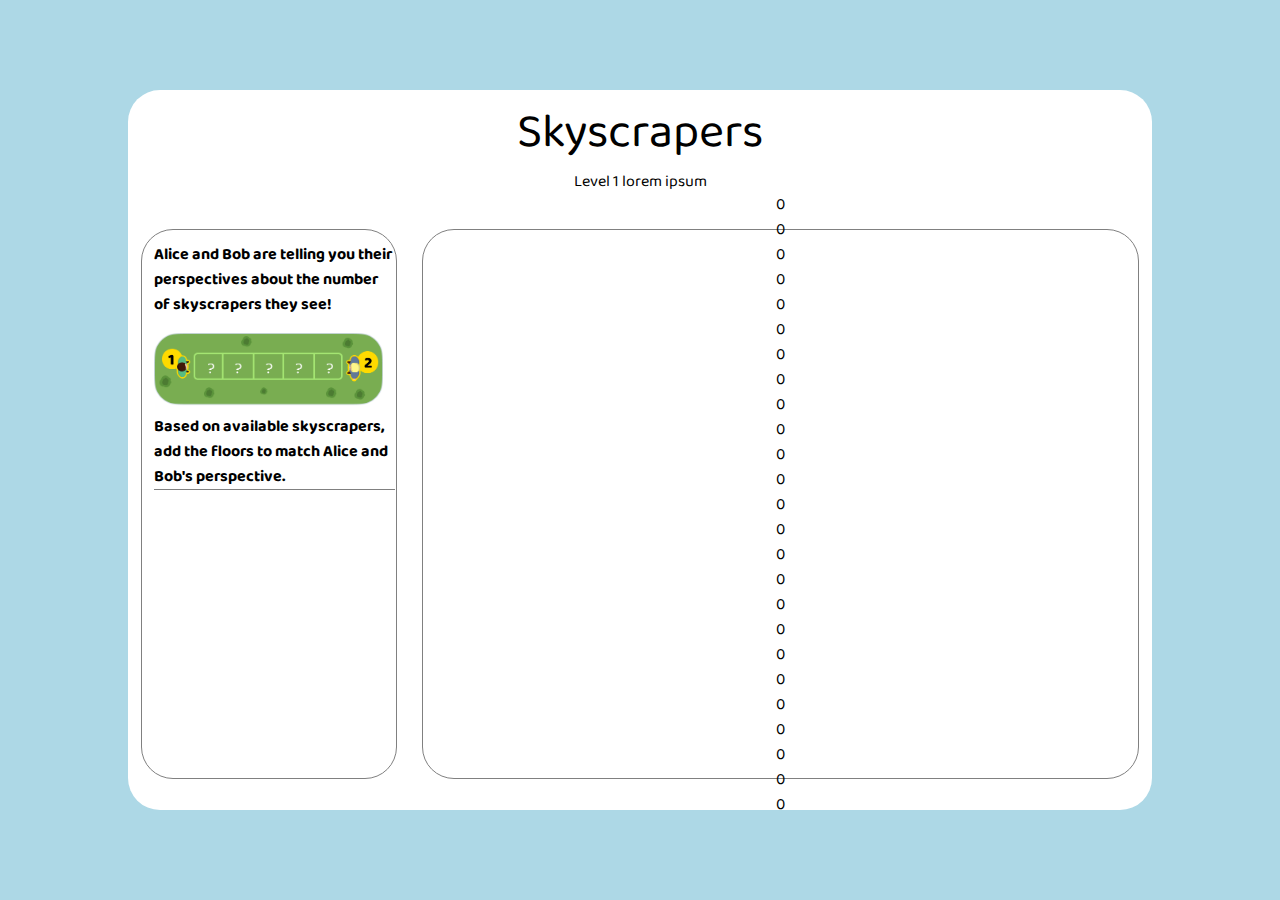
==== index.html @ d2a6b97d "First Commit." ====
<!DOCTYPE html>
<html lang="en">

<head>
    <meta charset="UTF-8">
    <meta name="viewport" content="width=device-width, initial-scale=1.0">
    <link rel="stylesheet" href="style.css">
    <link rel="preconnect" href="https://fonts.googleapis.com">
    <link rel="preconnect" href="https://fonts.gstatic.com" crossorigin>
    <link href="https://fonts.googleapis.com/css2?family=Baloo+Thambi+2:wght@400..800&display=swap" rel="stylesheet">
    <script type="importmap">
        {
          "imports": {
            "three": "https://cdnjs.cloudflare.com/ajax/libs/three.js/0.168.0/three.module.min.js",
            "three/addons/": "https://cdn.jsdelivr.net/npm/three@0.168.0/examples/jsm/"
          }
        }
      </script>

      <!-- <script type="module" src="https://cdnjs.cloudflare.com/ajax/libs/three.js/0.168.0/three.module.min.js" integrity="sha512-OiCynVI1k8dApoPcN2adQfUFQBzuyyajjXNOT63ydHq4jvpMDEvmFPB3KuCNSzGYPkFpCslEflM0NpOby3s92Q==" crossorigin="anonymous" referrerpolicy="no-referrer"></script> -->
      <!-- <script src="https://cdnjs.cloudflare.com/ajax/libs/three.js/0.168.0/three.webgpu.min.js" integrity="sha512-w6CWknVyz5I/Nbx2+2sPfJBj+LsCS+iwPYUEvhPmyacMn5jgKvct4QGlGKEp1YzEFPJIiY1L4rvggd66th8uaQ==" crossorigin="anonymous" referrerpolicy="no-referrer"></script> -->
    <title>Skyscrapers</title>
</head>

<body>
    <div class="main-content">
        <div class="content-heading">
            <div class="title">Skyscrapers</div>
            <div class="level"> Level <span id="level-number"> 1 </span> lorem ipsum </div>
        </div>
        <div class="content-body">
            <div class="left-pane">
                <div class="top">
                    Alice and Bob are telling you their perspectives about the number of skyscrapers they see!
                    <img src="./assets/l1_instruction.png" alt="">
                    Based on available skyscrapers, add the floors to match Alice and Bob's perspective.
                </div>

            </div>
            <div class="right-pane">
                <div class="layout">

                </div>

            </div>
        </div>
    </div>
    <script src="main.js" type="module"></script>
</body>

</html>
---- style.css ----
* {
    margin: 0;
    padding: 0;
    box-sizing: border-box;
}

body {
    width: 100vw;
    height: 100vh;
    background-color: lightblue;
    display: flex;
    justify-content: center;
    align-items: center;
    font-family: "Baloo Thambi 2"
}

.main-content {
    width: 80%;
    height: 80%;
    background-color: white;
    border-radius: 2rem;
    
}

.content-heading{
    height: 15%;
    display: flex;
    flex-direction: column;
    align-items: center;
    justify-content: center;
}
.title {
    font-size: 3rem;
}

.content-body {
    height: 85%;
    display: flex;
    align-items: center;
    justify-content: space-around;
}

.left-pane {
    height: 90%;
    width: 25%;
    border: 1px solid grey;
    border-radius: 2rem;
}

.left-pane > .top {
    margin: 0.75rem;
    font-weight: bold;
    width: 95%;
    border-bottom: 1px solid grey;
}

.left-pane > .top > img {
    width: 95%;
    margin-top: 1rem;
}
.right-pane {
    height: 90%;
    width: 70%;
    border: 1px solid grey;
    border-radius: 2rem;
    display: flex;
    align-items: center;
    justify-content: space-around;

}

/* .layout {
    display: grid;
    width: 400px;
    height: 200px;
    grid-template-columns: 20% 20% 20% 20% 20% ;
    grid-template-rows: 20% 20% 20% 20% 20% ;
    gap: 1px;
    transform: rotate3d(1, 1, 1, 270deg);

}

.gridElement {
    font-size: 2rem;
    background-color: #79ad51;
    display: flex;
    align-items: center;
    justify-content: space-around;
}

.gridElement:hover {
    cursor: pointer;
} 
*/
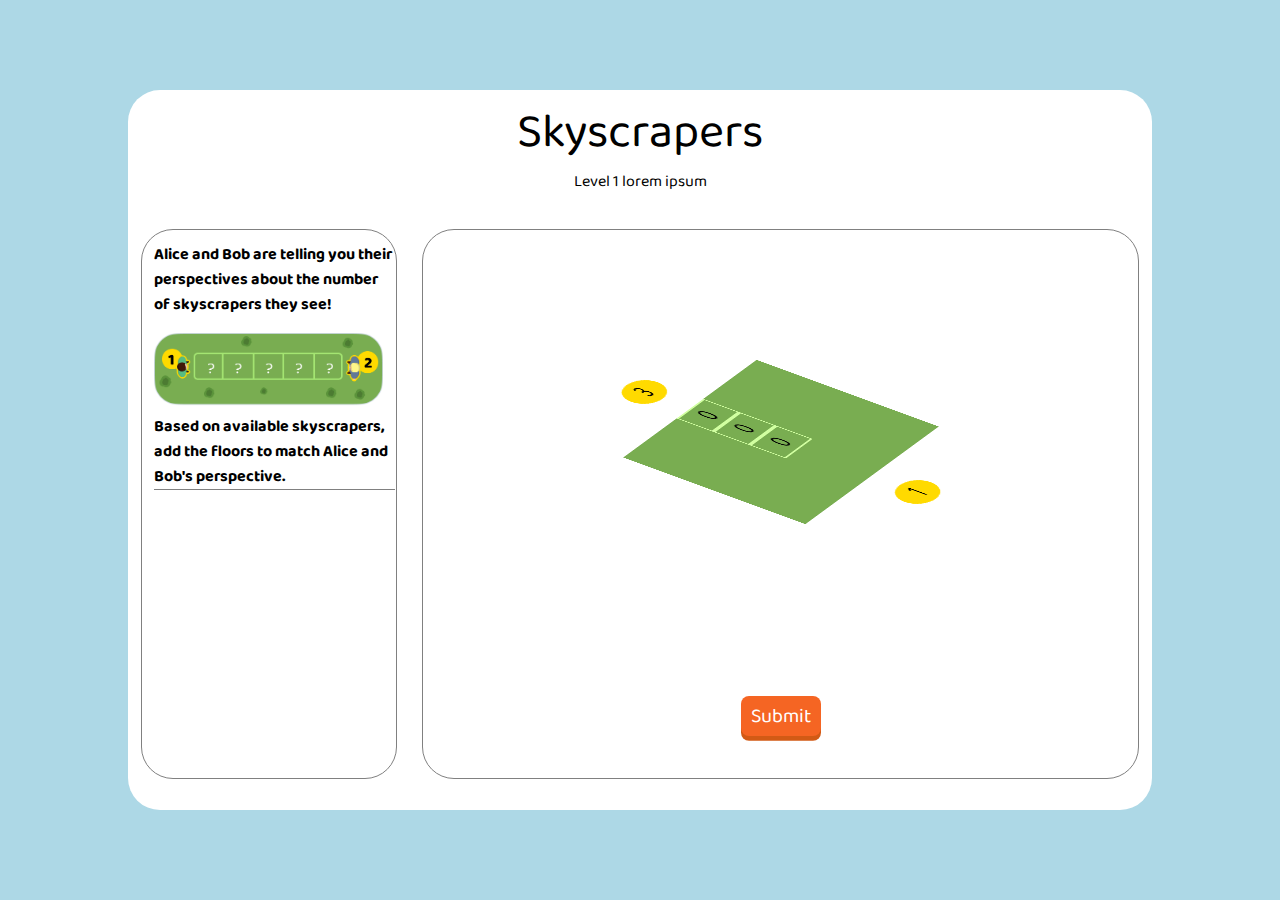
==== commit 7ef5ac73: "Headway." ====
--- a/index.html
+++ b/index.html
@@ -17,8 +17,8 @@
         }
       </script>
 
-      <!-- <script type="module" src="https://cdnjs.cloudflare.com/ajax/libs/three.js/0.168.0/three.module.min.js" integrity="sha512-OiCynVI1k8dApoPcN2adQfUFQBzuyyajjXNOT63ydHq4jvpMDEvmFPB3KuCNSzGYPkFpCslEflM0NpOby3s92Q==" crossorigin="anonymous" referrerpolicy="no-referrer"></script> -->
-      <!-- <script src="https://cdnjs.cloudflare.com/ajax/libs/three.js/0.168.0/three.webgpu.min.js" integrity="sha512-w6CWknVyz5I/Nbx2+2sPfJBj+LsCS+iwPYUEvhPmyacMn5jgKvct4QGlGKEp1YzEFPJIiY1L4rvggd66th8uaQ==" crossorigin="anonymous" referrerpolicy="no-referrer"></script> -->
+    <!-- <script type="module" src="https://cdnjs.cloudflare.com/ajax/libs/three.js/0.168.0/three.module.min.js" integrity="sha512-OiCynVI1k8dApoPcN2adQfUFQBzuyyajjXNOT63ydHq4jvpMDEvmFPB3KuCNSzGYPkFpCslEflM0NpOby3s92Q==" crossorigin="anonymous" referrerpolicy="no-referrer"></script> -->
+    <!-- <script src="https://cdnjs.cloudflare.com/ajax/libs/three.js/0.168.0/three.webgpu.min.js" integrity="sha512-w6CWknVyz5I/Nbx2+2sPfJBj+LsCS+iwPYUEvhPmyacMn5jgKvct4QGlGKEp1YzEFPJIiY1L4rvggd66th8uaQ==" crossorigin="anonymous" referrerpolicy="no-referrer"></script> -->
     <title>Skyscrapers</title>
 </head>
 
@@ -38,10 +38,15 @@
 
             </div>
             <div class="right-pane">
-                <div class="layout">
+                <div class="parent">
 
+                    <div class="circle a"></div>
+                    <div class="layout">
+
+                    </div>
+                    <div class="circle b"></div>
                 </div>
-
+                <button>Submit</button>
             </div>
         </div>
     </div>
--- a/style.css
+++ b/style.css
@@ -2,6 +2,8 @@
     margin: 0;
     padding: 0;
     box-sizing: border-box;
+    user-select: none;
+    font-family: "Baloo Thambi 2"
 }
 
 body {
@@ -64,25 +66,36 @@
     border: 1px solid grey;
     border-radius: 2rem;
     display: flex;
+    flex-direction: column;
     align-items: center;
-    justify-content: space-around;
-
+    justify-content: space-around;   
 }
 
-/* .layout {
-    display: grid;
+.parent{
+    transform: rotate3d(1, 1, 1, 270deg);
+    display: flex;
+    flex-direction: column;
+    align-items: center;
+}
+
+.layout {
     width: 400px;
     height: 200px;
-    grid-template-columns: 20% 20% 20% 20% 20% ;
+    margin: 30px;
+    /* grid-template-columns: 20% ; 20% 20% 20% 20% ; */
+    display: grid;
+    grid-template-columns: 20% ;
     grid-template-rows: 20% 20% 20% 20% 20% ;
-    gap: 1px;
-    transform: rotate3d(1, 1, 1, 270deg);
-
+    /* gap: 1px; */
+    /* transform: rotate3d(1, 1, 1, 270deg); */
+    justify-content: center;
+    background-color: #79ad51;
 }
 
 .gridElement {
+    background-color: #79ad51;
+    border: 2px solid #d1ffa1;
     font-size: 2rem;
-    background-color: #79ad51;
     display: flex;
     align-items: center;
     justify-content: space-around;
@@ -91,4 +104,28 @@
 .gridElement:hover {
     cursor: pointer;
 } 
-*/+
+
+.circle {
+    border-radius: 50%;
+    width: 80px;
+    height: 40px;
+    background-color: #ffda00;
+    font-size: 2rem;
+    display: flex;
+    align-items: center;
+    justify-content: space-around;
+    /* transform: rotate3d(1, 1, 1, 270deg); */
+}
+
+button {
+    border: none;
+    cursor: pointer;
+    font-size: 1.25rem;
+    border-radius: 0.5rem;
+    width: 5rem;
+    height: 2.5rem;
+    background-color: #f56523;
+    color: white;
+    box-shadow: 0px 0.30rem #d25a15;
+}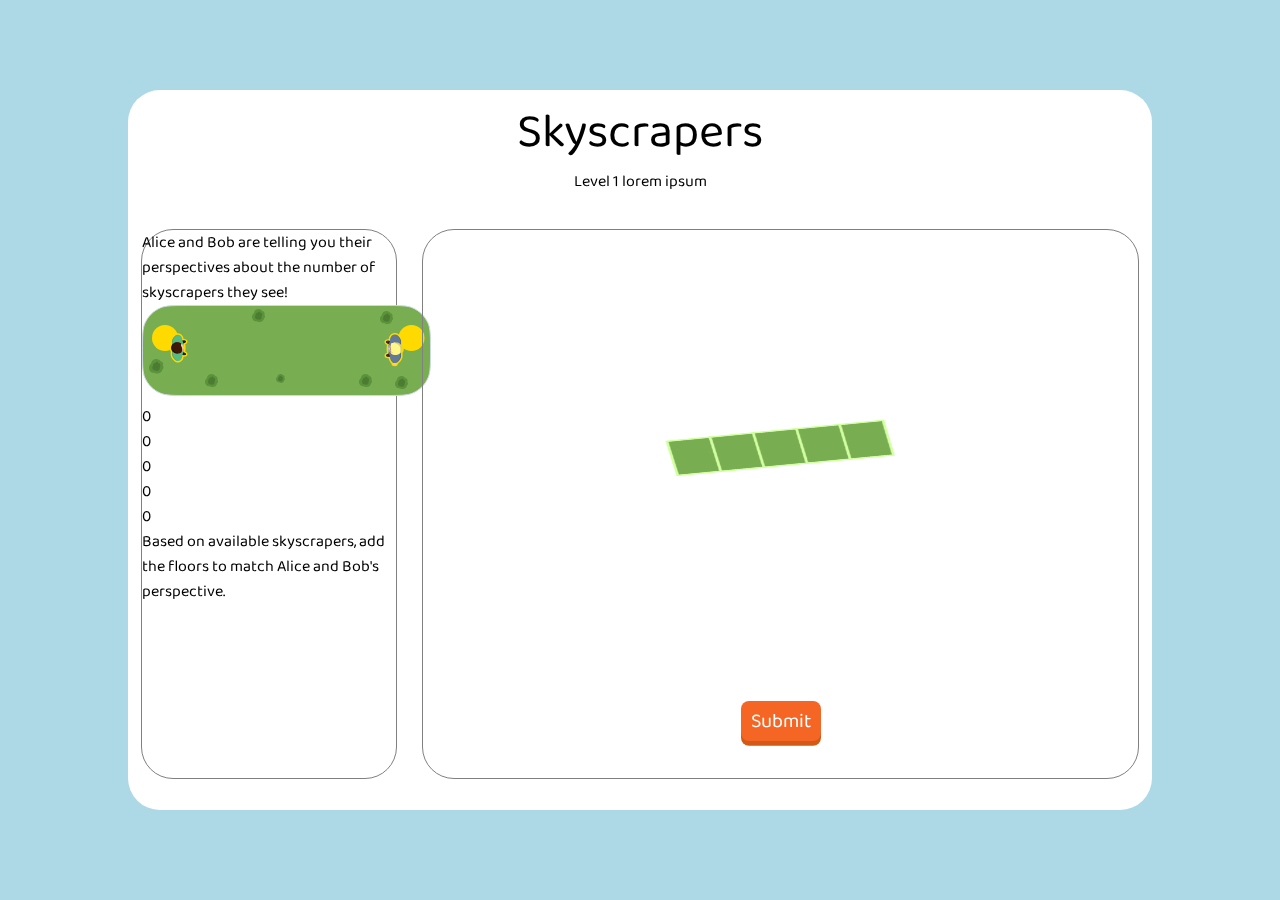
==== commit 6e5b15ec: "Added buildings to appear upon tapping. Some modifications still pending." ====
--- a/index.html
+++ b/index.html
@@ -8,17 +8,6 @@
     <link rel="preconnect" href="https://fonts.googleapis.com">
     <link rel="preconnect" href="https://fonts.gstatic.com" crossorigin>
     <link href="https://fonts.googleapis.com/css2?family=Baloo+Thambi+2:wght@400..800&display=swap" rel="stylesheet">
-    <script type="importmap">
-        {
-          "imports": {
-            "three": "https://cdnjs.cloudflare.com/ajax/libs/three.js/0.168.0/three.module.min.js",
-            "three/addons/": "https://cdn.jsdelivr.net/npm/three@0.168.0/examples/jsm/"
-          }
-        }
-      </script>
-
-    <!-- <script type="module" src="https://cdnjs.cloudflare.com/ajax/libs/three.js/0.168.0/three.module.min.js" integrity="sha512-OiCynVI1k8dApoPcN2adQfUFQBzuyyajjXNOT63ydHq4jvpMDEvmFPB3KuCNSzGYPkFpCslEflM0NpOby3s92Q==" crossorigin="anonymous" referrerpolicy="no-referrer"></script> -->
-    <!-- <script src="https://cdnjs.cloudflare.com/ajax/libs/three.js/0.168.0/three.webgpu.min.js" integrity="sha512-w6CWknVyz5I/Nbx2+2sPfJBj+LsCS+iwPYUEvhPmyacMn5jgKvct4QGlGKEp1YzEFPJIiY1L4rvggd66th8uaQ==" crossorigin="anonymous" referrerpolicy="no-referrer"></script> -->
     <title>Skyscrapers</title>
 </head>
 
@@ -30,27 +19,317 @@
         </div>
         <div class="content-body">
             <div class="left-pane">
-                <div class="top">
-                    Alice and Bob are telling you their perspectives about the number of skyscrapers they see!
-                    <img src="./assets/l1_instruction.png" alt="">
-                    Based on available skyscrapers, add the floors to match Alice and Bob's perspective.
+                <!-- <div class="top"> -->
+                Alice and Bob are telling you their perspectives about the number of skyscrapers they see!
+                <div class="top-view">
+                    <svg width="289" height="91" viewBox="0 0 289 91" fill="none" xmlns="http://www.w3.org/2000/svg">
+                        <path
+                            d="M0.5 45.5C0.5 38.269 0.500289 32.8716 0.803296 28.5725C1.10597 24.2781 1.70891 21.1173 2.89566 18.3551C5.87858 11.4121 11.4121 5.87858 18.3551 2.89566C21.1173 1.70891 24.2781 1.10597 28.5725 0.803296C32.8716 0.500289 38.269 0.5 45.5 0.5H243.5C250.731 0.5 256.128 0.500289 260.427 0.803296C264.722 1.10597 267.883 1.70891 270.645 2.89566C277.588 5.87858 283.121 11.4121 286.104 18.3551C287.291 21.1173 287.894 24.2781 288.197 28.5725C288.5 32.8716 288.5 38.269 288.5 45.5C288.5 52.731 288.5 58.1284 288.197 62.4275C287.894 66.7219 287.291 69.8827 286.104 72.6449C283.121 79.5879 277.588 85.1214 270.645 88.1043C267.883 89.2911 264.722 89.894 260.427 90.1967C256.128 90.4997 250.731 90.5 243.5 90.5H45.5C38.269 90.5 32.8716 90.4997 28.5725 90.1967C24.2781 89.894 21.1173 89.2911 18.3551 88.1043C11.4121 85.1214 5.87858 79.5879 2.89566 72.6449C1.70891 69.8827 1.10597 66.7219 0.803296 62.4275C0.500289 58.1284 0.5 52.731 0.5 45.5Z"
+                            fill="#79AD51" stroke="#CCD9E1" />
+                        <circle cx="23" cy="33" r="13" fill="#FFDA00" />
+                        <circle cx="269.5" cy="33" r="13" fill="#FFDA00" />
+                        <!-- <ellipse cx="269.5" cy="37" rx="13.5" ry="14" fill="#FFDA00"/> -->
+                        <!-- <path d="M21.1 31.08L19.1 31.7C18.9 31.5667 18.7 31.38 18.5 31.14C18.3 30.9 18.2 30.5667 18.2 30.14C18.2 29.34 18.6867 28.78 19.66 28.46L21.9 27.7H22.64C23.2133 27.7 23.6667 27.8667 24 28.2C24.3333 28.5333 24.5 28.9867 24.5 29.56V39.98C24.3533 40.0067 24.1333 40.04 23.84 40.08C23.56 40.1333 23.2733 40.16 22.98 40.16C22.6867 40.16 22.42 40.14 22.18 40.1C21.9533 40.06 21.76 39.98 21.6 39.86C21.44 39.74 21.3133 39.58 21.22 39.38C21.14 39.1667 21.1 38.8933 21.1 38.56V31.08Z" fill="black"/> -->
+                        <!-- <path d="M269.82 31.54C270.58 31.54 271.253 31.64 271.84 31.84C272.427 32.0267 272.927 32.2867 273.34 32.62C273.753 32.9533 274.067 33.3467 274.28 33.8C274.493 34.2533 274.6 34.74 274.6 35.26C274.6 36.66 273.807 37.9933 272.22 39.26L269.6 41.36H274.4C274.48 41.5067 274.553 41.6933 274.62 41.92C274.7 42.1467 274.74 42.3933 274.74 42.66C274.74 43.14 274.633 43.4867 274.42 43.7C274.207 43.9 273.927 44 273.58 44H266.64C266.347 43.8 266.113 43.5467 265.94 43.24C265.78 42.92 265.7 42.5467 265.7 42.12C265.7 41.6667 265.793 41.2867 265.98 40.98C266.167 40.66 266.373 40.4067 266.6 40.22L269.36 37.86C269.707 37.5667 269.993 37.3067 270.22 37.08C270.447 36.84 270.627 36.6267 270.76 36.44C270.907 36.2533 271.007 36.08 271.06 35.92C271.127 35.76 271.16 35.6067 271.16 35.46C271.16 35.0867 270.993 34.7933 270.66 34.58C270.34 34.3667 269.94 34.26 269.46 34.26C268.927 34.26 268.447 34.3467 268.02 34.52C267.607 34.68 267.26 34.8533 266.98 35.04C266.753 34.88 266.567 34.68 266.42 34.44C266.273 34.2 266.2 33.92 266.2 33.6C266.2 32.9067 266.527 32.3933 267.18 32.06C267.833 31.7133 268.713 31.54 269.82 31.54Z" fill="black"/> -->
+                        <path
+                            d="M252.811 29.4115C252.735 29.4115 252.662 29.4115 252.585 29.4151C252.559 29.4151 252.53 29.4151 252.504 29.4151C252.512 29.4151 252.519 29.4151 252.53 29.4151C251.587 29.4772 250.663 29.8573 249.943 30.5699L249.913 30.5992C248.755 31.7576 248.039 33.3583 248.039 35.1124L248.039 35.9639C248.006 35.953 247.977 35.942 247.947 35.9311L247.067 35.8433L246.343 35.7739C245.919 35.7337 245.488 35.7483 245.071 35.847C244.618 35.953 244.139 36.1686 244.03 36.5962C244.015 36.6546 244.008 36.7168 244.008 36.7752C244.008 37.0822 244.194 37.3746 244.424 37.6194C244.746 37.9593 245.152 38.2115 245.583 38.3905L246.818 38.8948C246.65 39.4101 246.504 39.951 246.391 40.5174C246.186 41.5261 246.076 42.6041 246.076 43.7224C246.076 44.8407 246.186 45.9188 246.391 46.9274C246.504 47.4938 246.65 48.0347 246.818 48.55L245.583 49.058C245.152 49.2334 244.746 49.4892 244.424 49.8291C244.194 50.0703 244.008 50.3663 244.008 50.6732C244.008 50.7317 244.015 50.7938 244.03 50.8523C244.139 51.2799 244.618 51.4955 245.071 51.6015C245.488 51.7001 245.915 51.7148 246.343 51.6709L247.067 51.6015L247.947 51.5174C247.98 51.5101 248.009 51.4955 248.039 51.4845L248.039 52.3397C248.039 54.0975 248.755 55.6945 249.913 56.853C249.924 56.8639 249.935 56.8749 249.943 56.8822C250.239 57.1746 250.571 57.4085 250.926 57.5912C250.886 57.7337 250.856 57.8835 250.856 58.037C250.856 58.9835 251.671 59.751 252.673 59.751C253.674 59.751 254.489 58.9835 254.489 58.037C254.489 57.9274 254.474 57.8214 254.456 57.7154C254.493 57.7008 254.529 57.6825 254.566 57.6643C254.606 57.646 254.646 57.6241 254.686 57.6058C254.77 57.5656 254.851 57.5217 254.931 57.4742C254.975 57.4487 255.015 57.4267 255.055 57.3975C255.136 57.3463 255.212 57.2952 255.289 57.2367C255.326 57.2111 255.362 57.1855 255.399 57.1599C255.508 57.0759 255.614 56.9845 255.72 56.8895L256.225 56.4108C257.175 55.5118 257.972 54.452 258.523 53.2606C258.805 52.654 259.028 52.0144 259.046 51.4918L259.046 47.4683C259.876 46.4304 260.376 45.1148 260.376 43.6786C260.376 42.2423 259.876 40.9304 259.046 39.8925L259.046 35.9457C259.028 35.4194 258.805 34.7835 258.523 34.1769C257.975 32.9892 257.179 31.9294 256.225 31.0267L255.72 30.5517C255.618 30.453 255.508 30.3653 255.399 30.2812C255.362 30.2556 255.326 30.2301 255.289 30.2045C255.212 30.1497 255.132 30.0948 255.055 30.0437C255.015 30.0181 254.971 29.9925 254.931 29.9706C254.851 29.9231 254.77 29.8792 254.686 29.839C254.646 29.8208 254.606 29.7988 254.566 29.7806C254.467 29.7367 254.368 29.6965 254.27 29.66C254.244 29.649 254.218 29.638 254.189 29.6307C254.061 29.5869 253.93 29.5467 253.798 29.5174C253.78 29.5138 253.762 29.5101 253.747 29.5065C253.637 29.4809 253.524 29.459 253.411 29.4443C253.363 29.437 253.316 29.4334 253.268 29.4297C253.217 29.4261 253.17 29.4151 253.118 29.4115C253.089 29.4115 253.064 29.4115 253.034 29.4115C252.961 29.4078 252.888 29.4078 252.819 29.4078L252.811 29.4115Z"
+                            fill="#FFDA00" stroke="#FFDA00" stroke-width="3" stroke-miterlimit="10" />
+                        <path
+                            d="M252.669 56.3377C253.674 56.3377 254.485 57.1052 254.485 58.0517C254.485 58.9982 253.67 59.7656 252.669 59.7656C251.667 59.7656 250.853 58.9982 250.853 58.0517C250.853 57.1052 251.667 56.3377 252.669 56.3377Z"
+                            fill="#FFC498" />
+                        <path
+                            d="M248.842 49.4269L248.948 49.8435C249.113 50.5087 248.765 51.1884 248.155 51.4552C248.086 51.4881 248.013 51.5136 247.94 51.5319L247.059 51.616L246.335 51.6854C245.911 51.7293 245.48 51.711 245.063 51.616C244.61 51.5063 244.132 51.2907 244.022 50.8668C244.007 50.8083 244 50.7462 244 50.6877C244 50.3807 244.186 50.0884 244.417 49.8435C244.738 49.5037 245.144 49.2515 245.575 49.0724L247.059 48.4621L247.157 48.4219C247.227 48.4073 247.3 48.3927 247.369 48.3891C248.035 48.3269 248.674 48.7582 248.842 49.4269Z"
+                            fill="#111111" />
+                        <path
+                            d="M249.007 48.9438C249.084 49.0644 249.142 49.1959 249.179 49.3421L249.285 49.7587C249.398 50.2009 249.281 50.6541 249.007 50.9793C248.824 51.1986 248.576 51.3667 248.28 51.4435L248.159 51.4544L247.063 51.5641L246.679 51.6006C246.252 51.6408 245.824 51.6262 245.407 51.5312C244.954 51.4215 244.476 51.2059 244.37 50.782C244.355 50.7199 244.348 50.6614 244.348 50.5956C244.348 50.2886 244.534 49.9999 244.761 49.7587C245.082 49.4152 245.488 49.1667 245.919 48.9876L247.063 48.5199L247.374 48.392L247.498 48.3408C248.094 48.191 248.7 48.4541 249.011 48.9511L249.007 48.9438Z"
+                            fill="#56220E" />
+                        <path
+                            d="M245.814 50.3987L245.821 50.427C245.841 50.5072 245.922 50.5558 246.003 50.5355L247.923 50.05C248.003 50.0297 248.052 49.9482 248.032 49.868L248.024 49.8396C248.004 49.7594 247.923 49.7108 247.842 49.7311L245.922 50.2167C245.842 50.2369 245.793 50.3184 245.814 50.3987Z"
+                            fill="#111111" />
+                        <path d="M246.255 49.678L246.55 50.8438L246.663 50.8151L246.369 49.6494L246.255 49.678Z"
+                            fill="#111111" />
+                        <path d="M246.777 49.5476L247.071 50.7134L247.185 50.6848L246.89 49.519L246.777 49.5476Z"
+                            fill="#111111" />
+                        <path
+                            d="M246.335 35.7851L247.059 35.8545L247.94 35.9422C248.009 35.9605 248.082 35.9824 248.148 36.0117C248.762 36.2748 249.113 36.9545 248.948 37.6233L248.842 38.0436C248.678 38.7087 248.038 39.1435 247.373 39.0851C247.304 39.0814 247.231 39.0668 247.157 39.0485L247.059 39.0083L245.575 38.4017C245.144 38.2263 244.738 37.9705 244.417 37.6306C244.186 37.3894 244 37.0934 244 36.7864C244 36.7279 244.007 36.6658 244.022 36.6073C244.132 36.1761 244.61 35.9641 245.063 35.8582C245.48 35.7558 245.908 35.7449 246.335 35.7851Z"
+                            fill="#111111" />
+                        <path
+                            d="M246.675 35.8715L247.059 35.908L248.148 36.0103L248.28 36.025C248.576 36.098 248.828 36.2662 249.007 36.4891C249.277 36.818 249.394 37.2711 249.285 37.7097L249.179 38.1299C249.142 38.2725 249.084 38.4077 249.007 38.5283C248.7 39.0216 248.09 39.2884 247.494 39.1386L247.373 39.0911L247.059 38.9595L245.915 38.4881C245.484 38.3127 245.078 38.0569 244.757 37.717C244.526 37.4758 244.344 37.1834 244.344 36.8765C244.344 36.818 244.347 36.7559 244.366 36.6937C244.472 36.2662 244.954 36.0505 245.404 35.9446C245.82 35.8459 246.248 35.8313 246.675 35.8751L246.675 35.8715Z"
+                            fill="#56220E" />
+                        <path
+                            d="M248.025 37.6341L248.033 37.6057C248.053 37.5255 248.004 37.444 247.924 37.4237L246.004 36.9382C245.924 36.9179 245.842 36.9665 245.822 37.0467L245.815 37.075C245.794 37.1553 245.843 37.2367 245.923 37.257L247.843 37.7426C247.924 37.7629 248.005 37.7143 248.025 37.6341Z"
+                            fill="#111111" />
+                        <path d="M246.37 37.8196L246.664 36.6538L246.551 36.6252L246.256 37.7909L246.37 37.8196Z"
+                            fill="#111111" />
+                        <path d="M246.893 37.9475L247.188 36.7817L247.074 36.7531L246.78 37.9189L246.893 37.9475Z"
+                            fill="#111111" />
+                        <g style="mix-blend-mode:multiply" opacity="0.5">
+                            <path
+                                d="M247.494 48.3374C248.089 48.1876 248.696 48.4507 249.007 48.9477L249.007 50.9833C248.824 51.2025 248.575 51.3706 248.279 51.4474L248.159 51.4583C248.089 51.4912 248.016 51.5168 247.943 51.5351L247.062 51.6191L247.062 48.469L247.161 48.4288C247.231 48.4142 247.304 48.3995 247.373 48.3959L247.497 48.3447L247.494 48.3374Z"
+                                fill="#606060" />
+                        </g>
+                        <g style="mix-blend-mode:multiply" opacity="0.5">
+                            <path
+                                d="M247.059 35.8581L247.939 35.9458C248.009 35.964 248.082 35.986 248.148 36.0152L248.279 36.0298C248.575 36.1029 248.827 36.271 249.006 36.4903L249.006 38.5258C248.699 39.0192 248.089 39.286 247.493 39.1361L247.373 39.0886C247.303 39.085 247.23 39.0704 247.157 39.0521L247.059 39.0119L247.059 35.8617L247.059 35.8581Z"
+                                fill="#606060" />
+                        </g>
+                        <path
+                            d="M252.153 33.6033C255.512 33.6033 258.234 38.1385 258.234 43.7335C258.234 49.3286 255.512 53.8638 252.153 53.8638C249.467 53.8638 247.187 50.9621 246.387 46.9385C246.182 45.9299 246.072 44.8518 246.072 43.7335C246.072 42.6153 246.182 41.5372 246.387 40.5286C247.191 36.505 249.467 33.6033 252.153 33.6033Z"
+                            fill="#627998" />
+                        <path
+                            d="M246.387 40.5283L250.187 40.5283L250.187 46.9419L246.387 46.9419C246.182 45.9333 246.072 44.8552 246.072 43.7369C246.072 42.6186 246.182 41.5406 246.387 40.5319L246.387 40.5283Z"
+                            fill="#9FC4BF" />
+                        <path
+                            d="M253.114 29.4226C254.053 29.4884 254.982 29.8758 255.716 30.5664L256.22 31.0415C257.171 31.9405 257.967 33.004 258.519 34.1917C258.801 34.802 259.023 35.4379 259.042 35.9605L259.042 51.5066C259.023 52.0292 258.801 52.6688 258.519 53.2754C257.971 54.4668 257.174 55.5229 256.22 56.4256L255.716 56.9043C254.982 57.5987 254.053 57.9824 253.114 58.0482C251.974 58.1322 250.812 57.7522 249.942 56.8934C249.935 56.886 249.924 56.8751 249.913 56.8641C248.754 55.7056 248.038 54.105 248.038 52.3508L248.038 35.1236C248.038 33.3658 248.754 31.7688 249.913 30.6103L249.942 30.5811C250.812 29.7223 251.978 29.3422 253.114 29.4263L253.114 29.4226Z"
+                            fill="#627998" />
+                        <g style="mix-blend-mode:multiply" opacity="0.32">
+                            <path
+                                d="M255.716 30.5665L256.221 31.0416C257.171 31.9406 257.967 33.0041 258.519 34.1918C258.801 34.8021 259.024 35.438 259.042 35.9605L259.042 51.5067C259.024 52.0293 258.801 52.6688 258.519 53.2755C257.971 54.4668 257.174 55.523 256.221 56.4257L255.716 56.9044C254.825 57.7486 253.648 58.1323 252.504 58.0482C253.443 57.9825 254.371 57.5951 255.106 56.9044L255.61 56.4257C256.56 55.5266 257.357 54.4668 257.909 53.2755C258.19 52.6688 258.413 52.0293 258.431 51.5067L258.431 35.9605C258.413 35.4343 258.19 34.7984 257.909 34.1918C257.361 33.0041 256.564 31.9443 255.61 31.0416L255.106 30.5665C254.371 29.8722 253.443 29.4885 252.504 29.4227C253.648 29.3386 254.825 29.726 255.716 30.5665Z"
+                                fill="#4C4C4C" />
+                        </g>
+                        <path
+                            d="M252.936 37.6227C253.093 37.6227 253.25 37.6264 253.403 37.641C256.225 37.8566 258.505 39.9945 258.936 42.75C258.984 43.057 259.009 43.3713 259.009 43.6928C259.009 44.6613 258.783 45.5749 258.381 46.3862C258.319 46.5141 258.249 46.6347 258.18 46.759C257.248 48.3487 255.618 49.4779 253.71 49.7191C253.458 49.752 253.199 49.7666 252.939 49.7666C251.532 49.7666 250.235 49.2842 249.204 48.4802C249.135 48.4254 249.069 48.3669 249.003 48.3158C247.699 47.2048 246.869 45.5457 246.869 43.6928C246.869 41.84 247.699 40.1845 249.003 39.0736C249.073 39.0151 249.142 38.9603 249.212 38.9055C249.248 38.8762 249.281 38.8507 249.318 38.8251C249.694 38.5437 250.103 38.3025 250.542 38.1161C250.542 38.1161 250.546 38.1161 250.549 38.1125C250.955 37.937 251.382 37.8091 251.821 37.7251C252.183 37.6556 252.559 37.6227 252.939 37.6227L252.936 37.6227Z"
+                            fill="#FFC498" />
+                        <path
+                            d="M246.343 43.6306L246.343 43.7621C246.343 44.0669 246.59 44.314 246.895 44.314L247.026 44.314C247.331 44.314 247.578 44.0669 247.578 43.7621L247.578 43.6306C247.578 43.3258 247.331 43.0787 247.026 43.0787L246.895 43.0787C246.59 43.0787 246.343 43.3258 246.343 43.6306Z"
+                            fill="#FFC498" />
+                        <g opacity="0.5">
+                            <path
+                                d="M248.163 44.3937C248.393 44.3937 248.579 44.9383 248.579 45.607C248.579 46.2758 248.393 46.8203 248.163 46.8203C247.932 46.8203 247.746 46.2758 247.746 45.607C247.746 44.9383 247.932 44.3937 248.163 44.3937Z"
+                                fill="white" />
+                        </g>
+                        <path
+                            d="M248.681 45.6087C248.681 46.2629 248.502 46.9243 248.162 46.9243C247.482 46.9243 247.482 44.2931 248.162 44.2931C248.502 44.2931 248.681 44.9545 248.681 45.6087ZM247.848 45.6087C247.848 46.3286 248.056 46.7197 248.162 46.7197C248.268 46.7197 248.476 46.3286 248.476 45.6087C248.476 44.8888 248.268 44.4977 248.162 44.4977C248.056 44.4977 247.848 44.8888 247.848 45.6087Z"
+                            fill="#111111" />
+                        <g opacity="0.5">
+                            <path
+                                d="M248.163 40.6096C248.393 40.6096 248.579 41.1541 248.579 41.8302C248.579 42.5063 248.393 43.0508 248.163 43.0508C247.932 43.0508 247.746 42.5063 247.746 41.8302C247.746 41.1541 247.932 40.6096 248.163 40.6096Z"
+                                fill="white" />
+                        </g>
+                        <path
+                            d="M248.681 41.8299C248.681 42.4877 248.502 43.1528 248.162 43.1528C247.482 43.1528 247.482 40.5106 248.162 40.5106C248.502 40.5106 248.681 41.1758 248.681 41.8336L248.681 41.8299ZM247.848 41.8299C247.848 42.5535 248.056 42.9482 248.162 42.9482C248.268 42.9482 248.476 42.5535 248.476 41.8299C248.476 41.1063 248.268 40.7116 248.162 40.7116C248.056 40.7116 247.848 41.1063 247.848 41.8299Z"
+                            fill="#111111" />
+                        <path d="M248.071 43.0533L248.071 44.3945L248.276 44.3945L248.276 43.0533L248.071 43.0533Z"
+                            fill="#111111" />
+                        <path d="M248.185 46.8295L249.072 48.3257L249.248 48.2213L248.361 46.7251L248.185 46.8295Z"
+                            fill="#111111" />
+                        <path d="M248.14 40.576L248.313 40.6846L249.356 39.0178L249.183 38.9092L248.14 40.576Z"
+                            fill="#111111" />
+                        <path
+                            d="M254.236 37.6228C257.591 37.6228 260.31 40.3417 260.31 43.6965C260.31 45.6919 259.349 47.4606 257.865 48.5716C256.853 49.3281 255.596 49.7739 254.236 49.7739C254.174 49.7739 254.108 49.7739 254.046 49.7703C253.915 49.763 253.78 49.7483 253.648 49.7264C252.113 49.467 250.699 48.2646 249.76 46.6713C249.617 46.4264 248.85 43.0314 248.85 41.4454C248.85 40.2175 249.146 38.9128 249.146 38.9128C249.507 38.5656 249.957 38.3098 250.476 38.1198C250.476 38.1198 250.48 38.1198 250.483 38.1161C250.914 37.959 251.393 37.8457 251.901 37.769C252.354 37.6995 252.84 37.663 253.341 37.6447C253.633 37.6301 253.929 37.6264 254.233 37.6264L254.236 37.6228Z"
+                            fill="#FFF688" />
+                        <path
+                            d="M252.877 37.6233C253.034 37.6233 253.192 37.6269 253.345 37.6415C256.166 37.8571 258.447 39.995 258.878 42.7505L258.436 45.0784L258.121 46.7595C257.076 48.5502 256.239 49.5588 254.047 49.7634C254.032 49.7634 254.014 49.7635 253.999 49.7671C251.624 49.9754 250.188 49.3103 249.142 48.4807C249.073 48.4259 249.007 48.3674 248.941 48.3163C249.088 48.0824 249.274 47.7608 249.457 47.3807C249.559 47.1615 249.665 46.9203 249.76 46.6681C250.038 45.9445 250.235 45.1149 250.158 44.3146C250.158 44.3146 250.717 40.2362 249.42 39.4213C249.256 39.3189 249.391 38.9571 249.256 38.8292C249.632 38.5478 250.041 38.3066 250.48 38.1203C250.48 38.1203 250.484 38.1203 250.487 38.1166C250.893 37.9412 251.32 37.8133 251.759 37.7292C252.121 37.6598 252.497 37.6269 252.877 37.6269L252.877 37.6233Z"
+                            fill="#FFF688" />
+                        <g style="mix-blend-mode:multiply" opacity="0.25">
+                            <path
+                                d="M253.404 37.6407C253.696 37.6261 253.992 37.6225 254.295 37.6225C257.65 37.6225 260.369 40.3414 260.369 43.6962C260.369 45.6916 259.408 47.4603 257.924 48.5713C258.1 47.9391 258.271 47.1899 258.381 46.3896C258.44 45.9656 258.483 45.5271 258.494 45.0813C258.535 43.9411 258.407 42.768 257.968 41.7118C257.102 39.6215 254.27 38.4228 251.967 37.7686L251.821 37.7284C252.183 37.659 252.559 37.6261 252.94 37.6261C253.097 37.6261 253.254 37.6298 253.407 37.6444L253.404 37.6407Z"
+                                fill="#606060" />
+                        </g>
+                        <g style="mix-blend-mode:multiply" opacity="0.25">
+                            <path
+                                d="M249.759 46.6715C250.454 47.2197 251.349 47.8738 251.846 48.02C251.609 47.9615 250.319 47.6144 249.456 47.3841C249.558 47.1649 249.664 46.9237 249.759 46.6715Z"
+                                fill="#606060" />
+                        </g>
+                        <g clip-path="url(#clip0_5251_55126)">
+                            <path
+                                d="M122.308 9.89421C122.308 9.89421 123.808 7.10474 120.303 5.95531C119.014 3.3831 112.72 2.59812 111.788 8.32426C108.213 11.0436 110.428 16.8399 114.654 16.2511C118.089 18.7533 121.803 15.9077 122.09 13.2584C123.408 12.6136 123.52 10.6091 122.308 9.89421Z"
+                                fill="#5B933B" />
+                            <g style="mix-blend-mode:multiply" opacity="0.2">
+                                <path
+                                    d="M116.154 7.39212C116.154 7.39212 113.722 7.15382 113.575 9.87321C112.075 11.9478 113.575 15.0947 115.937 14.2397C117.227 15.8166 120.233 14.1696 119.441 11.8076C120.731 10.3078 120.303 7.77059 118.222 7.58836C118.152 6.08849 116.217 5.92729 116.147 7.39913L116.154 7.39212Z"
+                                    fill="#2D2B39" />
+                            </g>
+                        </g>
+                        <g clip-path="url(#clip1_5251_55126)">
+                            <path
+                                d="M250.308 11.8942C250.308 11.8942 251.808 9.10474 248.303 7.95531C247.014 5.3831 240.72 4.59812 239.788 10.3243C236.213 13.0436 238.428 18.8399 242.654 18.2511C246.089 20.7533 249.803 17.9077 250.09 15.2584C251.408 14.6136 251.52 12.6091 250.308 11.8942Z"
+                                fill="#5B933B" />
+                            <g style="mix-blend-mode:multiply" opacity="0.2">
+                                <path
+                                    d="M244.154 9.39212C244.154 9.39212 241.722 9.15382 241.575 11.8732C240.075 13.9478 241.575 17.0947 243.937 16.2397C245.227 17.8166 248.233 16.1696 247.441 13.8076C248.731 12.3078 248.303 9.77059 246.222 9.58836C246.152 8.08849 244.217 7.92729 244.147 9.39913L244.154 9.39212Z"
+                                    fill="#2D2B39" />
+                            </g>
+                        </g>
+                        <g clip-path="url(#clip2_5251_55126)">
+                            <path
+                                d="M229.308 74.8942C229.308 74.8942 230.808 72.1047 227.303 70.9553C226.014 68.3831 219.72 67.5981 218.788 73.3243C215.213 76.0436 217.428 81.8399 221.654 81.2511C225.089 83.7533 228.803 80.9077 229.09 78.2584C230.408 77.6136 230.52 75.6091 229.308 74.8942Z"
+                                fill="#5B933B" />
+                            <g style="mix-blend-mode:multiply" opacity="0.2">
+                                <path
+                                    d="M223.154 72.3921C223.154 72.3921 220.722 72.1538 220.575 74.8732C219.075 76.9478 220.575 80.0947 222.937 79.2397C224.227 80.8166 227.233 79.1696 226.441 76.8076C227.731 75.3078 227.303 72.7706 225.222 72.5884C225.152 71.0885 223.217 70.9273 223.147 72.3991L223.154 72.3921Z"
+                                    fill="#2D2B39" />
+                            </g>
+                        </g>
+                        <g clip-path="url(#clip3_5251_55126)">
+                            <path
+                                d="M265.308 76.8942C265.308 76.8942 266.808 74.1047 263.303 72.9553C262.014 70.3831 255.72 69.5981 254.788 75.3243C251.213 78.0436 253.428 83.8399 257.654 83.2511C261.089 85.7533 264.803 82.9077 265.09 80.2584C266.408 79.6136 266.52 77.6091 265.308 76.8942Z"
+                                fill="#5B933B" />
+                            <g style="mix-blend-mode:multiply" opacity="0.2">
+                                <path
+                                    d="M259.154 74.3921C259.154 74.3921 256.722 74.1538 256.575 76.8732C255.075 78.9478 256.575 82.0947 258.937 81.2397C260.227 82.8166 263.233 81.1696 262.441 78.8076C263.731 77.3078 263.303 74.7706 261.222 74.5884C261.152 73.0885 259.217 72.9273 259.147 74.3991L259.154 74.3921Z"
+                                    fill="#2D2B39" />
+                            </g>
+                        </g>
+                        <g clip-path="url(#clip4_5251_55126)">
+                            <path
+                                d="M75.3078 74.8942C75.3078 74.8942 76.8076 72.1047 73.3033 70.9553C72.0137 68.3831 65.7198 67.5981 64.7876 73.3243C61.2132 76.0436 63.428 81.8399 67.6542 81.2511C71.0885 83.7533 74.8031 80.9077 75.0905 78.2584C76.4081 77.6136 76.5203 75.6091 75.3078 74.8942Z"
+                                fill="#5B933B" />
+                            <g style="mix-blend-mode:multiply" opacity="0.2">
+                                <path
+                                    d="M69.1542 72.3921C69.1542 72.3921 66.7221 72.1538 66.575 74.8732C65.0751 76.9478 66.575 80.0947 68.9369 79.2397C70.2265 80.8166 73.2333 79.1696 72.4413 76.8076C73.7309 75.3078 73.3033 72.7706 71.2217 72.5884C71.1517 71.0885 69.2173 70.9273 69.1472 72.3991L69.1542 72.3921Z"
+                                    fill="#2D2B39" />
+                            </g>
+                        </g>
+                        <g clip-path="url(#clip5_5251_55126)">
+                            <path
+                                d="M20.769 60.5631C20.769 60.5631 22.4471 57.4571 18.5264 56.1773C17.0836 53.3132 10.042 52.4392 8.99906 58.815C4.99993 61.843 7.47782 68.2969 12.2062 67.6414C16.0485 70.4274 20.2044 67.259 20.5259 64.309C22.0001 63.5911 22.1256 61.3591 20.769 60.5631Z"
+                                fill="#5B933B" />
+                            <g style="mix-blend-mode:multiply" opacity="0.2">
+                                <path
+                                    d="M13.8846 57.777C13.8846 57.777 11.1636 57.5117 10.9989 60.5396C9.32088 62.8496 10.9989 66.3536 13.6415 65.4015C15.0843 67.1574 18.4483 65.3235 17.5622 62.6935C19.005 61.0235 18.5267 58.1984 16.1978 57.9955C16.1194 56.3255 13.9552 56.146 13.8767 57.7848L13.8846 57.777Z"
+                                    fill="#2D2B39" />
+                            </g>
+                        </g>
+                        <g clip-path="url(#clip6_5251_55126)">
+                            <path
+                                d="M142.42 73.0133C142.42 73.0133 143.446 71.1141 141.049 70.3315C140.167 68.5802 135.861 68.0457 135.223 71.9444C132.778 73.796 134.293 77.7424 137.184 77.3415C139.534 79.0452 142.075 77.1077 142.271 75.3039C143.173 74.8649 143.25 73.5001 142.42 73.0133Z"
+                                fill="#5B933B" />
+                            <g style="mix-blend-mode:multiply" opacity="0.2">
+                                <path
+                                    d="M138.21 71.3099C138.21 71.3099 136.546 71.1476 136.446 72.9992C135.419 74.4117 136.446 76.5543 138.061 75.9721C138.944 77.0458 141.001 75.9244 140.459 74.3162C141.341 73.295 141.049 71.5676 139.625 71.4435C139.577 70.4223 138.253 70.3125 138.205 71.3146L138.21 71.3099Z"
+                                    fill="#2D2B39" />
+                            </g>
+                        </g>
+                        <path
+                            d="M36.1236 55.9832C36.1499 55.9832 36.1729 55.9832 36.1991 55.9832C36.1925 55.9832 36.1827 55.9832 36.1761 55.9832C37.0426 55.9274 37.8893 55.5796 38.5523 54.9264L38.5785 54.9002C39.6419 53.8368 40.3016 52.3698 40.3016 50.7583L40.3016 49.9772C40.3311 49.9871 40.3574 49.9969 40.3869 50.0068L41.1943 50.0855L41.8572 50.1512C42.2478 50.1873 42.6416 50.1774 43.0223 50.0823C43.4359 49.9838 43.8789 49.7869 43.9774 49.393C43.9905 49.3372 43.9971 49.2847 43.9971 49.2289C43.9971 48.9467 43.8264 48.6776 43.6164 48.4544C43.321 48.1426 42.9501 47.9096 42.553 47.7488L41.4207 47.286C41.575 46.8134 41.7095 46.3178 41.8113 45.796C41.9984 44.8705 42.0968 43.8826 42.0968 42.8521C42.0968 41.8215 41.9984 40.8369 41.8113 39.9082C41.7063 39.3896 41.575 38.894 41.4207 38.4181L42.553 37.9521C42.9501 37.7913 43.321 37.5583 43.6164 37.2465C43.8264 37.0233 43.9971 36.7542 43.9971 36.4719C43.9971 36.4161 43.9905 36.3636 43.9774 36.3078C43.8789 35.9173 43.4359 35.7204 43.0223 35.6186C42.6416 35.53 42.2478 35.5136 41.8572 35.553L41.1943 35.6186L40.3869 35.6974C40.3574 35.7039 40.3311 35.7171 40.3016 35.7269L40.3016 34.9425C40.3016 33.3311 39.6419 31.864 38.5785 30.8007C38.5687 30.7908 38.5588 30.781 38.5523 30.7744C37.8893 30.1213 37.0426 29.7734 36.1761 29.7176C36.1827 29.7176 36.1925 29.7176 36.1991 29.7176C36.1729 29.7176 36.1499 29.7176 36.1236 29.7176C36.0547 29.7144 35.9858 29.7144 35.9169 29.7144C35.8512 29.7144 35.7856 29.7144 35.7167 29.7176C35.6904 29.7176 35.6642 29.7176 35.6379 29.7176C35.5919 29.7176 35.546 29.7275 35.5001 29.734C35.4574 29.7373 35.4114 29.7439 35.3688 29.7472C35.267 29.7603 35.162 29.78 35.0603 29.803C35.0439 29.8063 35.0274 29.8095 35.011 29.8128C34.8896 29.8424 34.7682 29.8785 34.65 29.9178C34.627 29.9277 34.6008 29.9375 34.5778 29.9441C34.4859 29.9769 34.3973 30.013 34.3054 30.0557C34.2693 30.0721 34.2299 30.0918 34.1938 30.1082C34.1183 30.1443 34.0429 30.187 33.9707 30.2296C33.9313 30.2526 33.8919 30.2756 33.8558 30.2985C33.7836 30.3445 33.7114 30.3937 33.6392 30.4462C33.6064 30.4692 33.5735 30.4922 33.5407 30.5184C33.439 30.5972 33.3405 30.6793 33.2486 30.7679L32.7859 31.2077C31.9129 32.0347 31.181 33.0062 30.6756 34.0991C30.4196 34.657 30.2128 35.2412 30.1964 35.7204L30.1964 39.5635C29.5137 40.4891 29.1068 41.6312 29.1068 42.8718C29.1068 44.1124 29.5137 45.2446 30.1964 46.1701L30.1964 49.9871C30.2128 50.4695 30.4196 51.0537 30.6756 51.6117C31.181 52.7013 31.9096 53.676 32.7859 54.5031L33.2486 54.9396C33.3438 55.0282 33.4423 55.1102 33.5407 55.189C33.5735 55.2153 33.6064 55.2382 33.6392 55.2612C33.7114 55.3137 33.7803 55.3629 33.8558 55.4089C33.8952 55.4319 33.9313 55.4548 33.9707 55.4778C34.0429 55.5205 34.1183 55.5599 34.1938 55.5992C34.2299 55.6189 34.266 55.6353 34.3054 55.6518C34.394 55.6911 34.4859 55.7272 34.5745 55.7633C34.5975 55.7732 34.6238 55.783 34.6467 55.7929C34.7649 55.8323 34.8863 55.8684 35.0078 55.8979C35.0242 55.9012 35.0406 55.9045 35.057 55.9077C35.1587 55.9307 35.2605 55.9504 35.3622 55.9635C35.4049 55.9701 35.4508 55.9734 35.4935 55.98C35.5394 55.9832 35.5854 55.9931 35.6313 55.9964C35.6576 55.9964 35.6838 55.9964 35.7101 55.9964C35.7757 55.9996 35.8414 55.9996 35.907 55.9996C35.9759 55.9996 36.0449 55.9996 36.1171 55.9964L36.1236 55.9832Z"
+                            fill="#FFDA00" stroke="#FFDA00" stroke-width="3" stroke-miterlimit="10" />
+                        <path
+                            d="M39.5592 37.6241L39.4608 37.2434C39.3098 36.6329 39.6281 36.0094 40.1861 35.7665C40.2484 35.7369 40.3174 35.714 40.383 35.6976L41.1904 35.6188L41.8533 35.5532C42.2439 35.5138 42.6377 35.5269 43.0184 35.6188C43.4319 35.7173 43.875 35.9142 43.9735 36.308C43.9866 36.3638 43.9932 36.4163 43.9932 36.4721C43.9932 36.7544 43.8225 37.0235 43.6125 37.2467C43.3171 37.5584 42.9462 37.7915 42.5491 37.9523L41.1904 38.5102L41.1017 38.5463C41.0361 38.5627 40.9705 38.5726 40.9081 38.5759C40.2977 38.6316 39.7102 38.2378 39.5592 37.6241Z"
+                            fill="#111111" />
+                        <path
+                            d="M39.4091 38.0671C39.3402 37.9588 39.2844 37.8341 39.2516 37.7028L39.1531 37.3221C39.0514 36.9152 39.1597 36.5016 39.4091 36.203C39.5765 35.9995 39.8063 35.8452 40.0787 35.7796L40.1903 35.7698L41.1945 35.6713L41.5457 35.6352C41.9363 35.5991 42.3334 35.6089 42.7141 35.7008C43.1276 35.7993 43.5707 35.9962 43.6659 36.3901C43.6823 36.4458 43.6855 36.5016 43.6855 36.5607C43.6855 36.843 43.5149 37.1088 43.3048 37.3287C43.0095 37.6438 42.6386 37.8735 42.2415 38.0376L41.1913 38.4675L40.9057 38.5857L40.7909 38.6316C40.2428 38.7695 39.6881 38.5266 39.4026 38.0737L39.4091 38.0671Z"
+                            fill="#232323" />
+                        <path
+                            d="M42.3399 36.7365L42.3318 36.7047C42.3136 36.6326 42.2404 36.589 42.1684 36.6072L40.3993 37.0545C40.3272 37.0727 40.2836 37.1459 40.3018 37.218L40.3099 37.2498C40.3281 37.3218 40.4012 37.3655 40.4733 37.3473L42.2424 36.8999C42.3144 36.8817 42.3581 36.8085 42.3399 36.7365Z"
+                            fill="#111111" />
+                        <path d="M41.9301 37.391L41.6602 36.3218L41.5551 36.3483L41.8251 37.4175L41.9301 37.391Z"
+                            fill="#111111" />
+                        <path d="M41.4526 37.5101L41.1826 36.4409L41.0776 36.4674L41.3476 37.5366L41.4526 37.5101Z"
+                            fill="#111111" />
+                        <path
+                            d="M41.8602 50.1448L41.1972 50.0791L40.3898 50.0004C40.3242 49.984 40.2586 49.9643 40.1995 49.9347C39.635 49.6919 39.3133 49.0683 39.4643 48.4546L39.5628 48.0706C39.7137 47.4601 40.2979 47.0597 40.9117 47.1155C40.9773 47.1221 41.0429 47.1319 41.1086 47.1516L41.1972 47.1877L42.5559 47.7457C42.9531 47.9065 43.3239 48.1395 43.6193 48.4513C43.8293 48.6745 44 48.9436 44 49.2258C44 49.2816 43.9934 49.3341 43.9803 49.3899C43.8818 49.7838 43.4388 49.9807 43.0253 50.0791C42.6445 50.171 42.2507 50.1842 41.8602 50.1481L41.8602 50.1448Z"
+                            fill="#111111" />
+                        <path
+                            d="M41.5454 50.0624L41.1942 50.0263L40.1965 49.9311L40.0783 49.918C39.8059 49.8491 39.5762 49.6948 39.4088 49.4946C39.1594 49.1927 39.0511 48.7792 39.1528 48.3755L39.2513 47.9915C39.2841 47.8602 39.3399 47.7355 39.4088 47.6272C39.691 47.1743 40.249 46.9314 40.7971 47.0693L40.9086 47.1152L41.1942 47.2334L42.2444 47.6666C42.6415 47.8274 43.0124 48.0604 43.3078 48.3722C43.5178 48.5954 43.6885 48.8612 43.6885 49.1435C43.6885 49.1993 43.6819 49.2518 43.6688 49.3109C43.5703 49.7014 43.1305 49.8983 42.717 50.0001C42.3363 50.0887 41.9425 50.1051 41.5486 50.0657L41.5454 50.0624Z"
+                            fill="#232323" />
+                        <path
+                            d="M40.3086 48.4451L40.3006 48.477C40.2823 48.549 40.326 48.6222 40.398 48.6404L42.1671 49.0877C42.2392 49.1059 42.3124 49.0623 42.3306 48.9903L42.3386 48.9584C42.3568 48.8864 42.3132 48.8132 42.2411 48.795L40.4721 48.3477C40.4 48.3295 40.3268 48.3731 40.3086 48.4451Z"
+                            fill="#111111" />
+                        <path d="M41.8276 48.277L41.5576 49.3462L41.6626 49.3727L41.9326 48.3035L41.8276 48.277Z"
+                            fill="#111111" />
+                        <path d="M41.35 48.1564L41.0801 49.2256L41.1851 49.2521L41.455 48.1829L41.35 48.1564Z"
+                            fill="#111111" />
+                        <g style="mix-blend-mode:multiply" opacity="0.5">
+                            <path
+                                d="M40.7972 38.6244C40.2491 38.7623 39.6945 38.5194 39.4089 38.0665L39.4089 36.1991C39.5763 35.9956 39.8061 35.8413 40.0785 35.7757L40.1901 35.7659C40.2524 35.7363 40.3213 35.7133 40.387 35.6969L41.1943 35.6182L41.1943 38.5096L41.1057 38.5457C41.0401 38.5621 40.9744 38.5719 40.9121 38.5752L40.7972 38.6212L40.7972 38.6244Z"
+                                fill="#606060" />
+                        </g>
+                        <g style="mix-blend-mode:multiply" opacity="0.5">
+                            <path
+                                d="M41.1943 50.0793L40.387 50.0006C40.3213 49.9841 40.2557 49.9645 40.1966 49.9349L40.0785 49.9218C39.8061 49.8529 39.5763 49.6986 39.4089 49.4984L39.4089 47.6277C39.6912 47.1748 40.2491 46.9319 40.7972 47.0698L40.9088 47.1157C40.9744 47.1223 41.0401 47.1321 41.1057 47.1518L41.1943 47.1879L41.1943 50.0793Z"
+                                fill="#606060" />
+                        </g>
+                        <path
+                            d="M36.5203 52.1435C33.4385 52.1435 30.9409 47.982 30.9409 42.8457C30.9409 37.7094 33.4385 33.5479 36.5203 33.5479C38.985 33.5479 41.0789 36.2095 41.8141 39.9017C42.0012 40.8273 42.0996 41.8151 42.0996 42.8457C42.0996 43.8762 42.0011 44.8608 41.8141 45.7896C41.0789 49.4818 38.985 52.1435 36.5203 52.1435Z"
+                            fill="#57BC82" />
+                        <path
+                            d="M41.8141 45.7894L38.3253 45.7894L38.3253 39.9048L41.8141 39.9048C42.0012 40.8303 42.0996 41.8182 42.0996 42.8487C42.0996 43.8792 42.0012 44.8638 41.8141 45.7926L41.8141 45.7894Z"
+                            fill="#9FC4BF" />
+                        <path
+                            d="M35.6414 55.9832C34.7782 55.9241 33.9282 55.5696 33.2521 54.9329L32.7893 54.4964C31.9163 53.6694 31.1845 52.6979 30.679 51.605C30.423 51.0471 30.2163 50.4629 30.1999 49.9805L30.1999 35.7137C30.2163 35.2346 30.423 34.6471 30.679 34.0924C31.1845 32.9995 31.913 32.0281 32.7893 31.201L33.2521 30.7612C33.9249 30.1245 34.7782 29.7701 35.6414 29.711C36.6883 29.6322 37.755 29.9834 38.5525 30.7711C38.559 30.7777 38.5689 30.7875 38.5787 30.7973C39.6421 31.8607 40.3018 33.3277 40.3018 34.9392L40.3018 50.7484C40.3018 52.3599 39.6421 53.8269 38.5787 54.8903L38.5525 54.9165C37.7549 55.7042 36.685 56.0554 35.6414 55.9766L35.6414 55.9832Z"
+                            fill="#57BC82" />
+                        <g style="mix-blend-mode:multiply" opacity="0.32">
+                            <path
+                                d="M33.252 54.9329L32.7893 54.4964C31.9162 53.6693 31.1844 52.6979 30.6789 51.605C30.423 51.047 30.2162 50.4628 30.1998 49.9804L30.1998 35.7137C30.2162 35.2345 30.423 34.647 30.6789 34.0924C31.1844 32.9995 31.913 32.028 32.7893 31.201L33.252 30.7612C34.0692 29.9866 35.1523 29.6322 36.1992 29.7109C35.3361 29.77 34.486 30.1245 33.8099 30.7612L33.3472 31.201C32.4742 32.028 31.7423 32.9995 31.2369 34.0924C30.9809 34.6503 30.7741 35.2345 30.7577 35.7137L30.7577 49.9804C30.7741 50.4628 30.9809 51.047 31.2369 51.605C31.7423 52.6946 32.4709 53.6693 33.3472 54.4964L33.8099 54.9329C34.4827 55.5696 35.3361 55.924 36.1992 55.9831C35.1523 56.0619 34.0692 55.7074 33.252 54.9329Z"
+                                fill="#4C4C4C" />
+                        </g>
+                        <path
+                            d="M35.9334 48.4379C35.789 48.4379 35.6479 48.4313 35.5035 48.4215C32.914 48.2246 30.8201 46.2587 30.4263 43.7316C30.3803 43.4493 30.3574 43.1605 30.3574 42.8651C30.3574 41.9757 30.5641 41.1388 30.935 40.3938C30.9908 40.2757 31.0531 40.1641 31.1188 40.0525C31.9754 38.592 33.4687 37.5582 35.2212 37.335C35.4543 37.3055 35.6906 37.2891 35.9301 37.2891C37.2232 37.2891 38.4146 37.7321 39.3598 38.4706C39.4222 38.5198 39.4845 38.5723 39.5436 38.6215C40.7415 39.6422 41.5029 41.1651 41.5029 42.8651C41.5029 44.5652 40.7415 46.0847 39.5436 47.1021C39.4812 47.1547 39.4156 47.2072 39.35 47.2564C39.3171 47.2827 39.2843 47.3056 39.2515 47.3319C38.9036 47.5912 38.5295 47.8111 38.1291 47.9817C38.1291 47.9817 38.1225 47.9817 38.1225 47.9883C37.7516 48.1491 37.3578 48.2672 36.9541 48.3427C36.6226 48.4051 36.278 48.4379 35.9269 48.4379L35.9334 48.4379Z"
+                            fill="#FFC498" />
+                        <path
+                            d="M34.6859 48.4379C31.6074 48.4379 29.1131 45.9436 29.1131 42.8651C29.1131 41.0338 29.9927 39.4125 31.358 38.3918C32.2868 37.6993 33.4388 37.2891 34.6859 37.2891C34.7417 37.2891 34.8041 37.2891 34.8599 37.2956C34.9813 37.3022 35.106 37.3153 35.2242 37.335C36.6321 37.5713 37.8858 38.7036 38.7917 40.1378C39.7106 41.5819 40.2686 43.3377 40.2686 44.7916C40.2686 45.9206 39.9305 46.7116 39.3529 47.2564C39.0214 47.5748 38.6079 47.8111 38.132 47.9817C38.132 47.9817 38.1254 47.9817 38.1254 47.9883C37.7316 48.1327 37.2918 48.2344 36.8225 48.3066C36.4057 48.369 35.9626 48.4051 35.5031 48.4215C35.2373 48.4346 34.9616 48.4379 34.6859 48.4379Z"
+                            fill="#3F1908" />
+                        <path
+                            d="M41.9854 42.9336L41.9854 42.7925C41.9854 42.5188 41.7635 42.2969 41.4898 42.2969L41.3486 42.2969C41.0749 42.2969 40.8531 42.5188 40.8531 42.7925L40.8531 42.9336C40.8531 43.2073 41.0749 43.4292 41.3486 43.4292L41.4898 43.4292C41.7635 43.4292 41.9854 43.2073 41.9854 42.9336Z"
+                            fill="#FFC498" />
+                        <path
+                            d="M35.9328 48.4374C35.7884 48.4374 35.6473 48.4308 35.5029 48.421C32.9134 48.2241 30.8195 46.2582 30.4257 43.731L30.8293 41.5945L31.1182 40.0519C32.0798 38.411 32.8445 37.4854 34.8563 37.2951C34.8727 37.2951 34.8859 37.2951 34.9023 37.2885C37.0848 37.0982 38.4008 37.7086 39.3592 38.47C39.4215 38.5193 39.4839 38.5718 39.543 38.621C39.4084 38.8343 39.2377 39.1297 39.0704 39.4809C38.9752 39.6844 38.8767 39.9043 38.7914 40.134C38.5354 40.797 38.3549 41.5584 38.4271 42.2968C38.4271 42.2968 37.9118 46.0383 39.1065 46.7865C39.2574 46.8817 39.1327 47.2099 39.2574 47.3314C38.9095 47.5906 38.5354 47.8105 38.135 47.9812C38.135 47.9812 38.1284 47.9812 38.1284 47.9877C37.7576 48.1486 37.3637 48.2667 36.9601 48.3422C36.6286 48.4046 36.284 48.4374 35.9328 48.4374Z"
+                            fill="#3F1908" />
+                        <g style="mix-blend-mode:multiply" opacity="0.5">
+                            <path
+                                d="M35.5067 48.4218C35.2408 48.4349 34.9651 48.4382 34.6895 48.4382C31.611 48.4382 29.1167 45.9439 29.1167 42.8654C29.1167 41.0341 29.9962 39.4128 31.3615 38.3921C31.2007 38.973 31.0432 39.6589 30.9415 40.3941C30.8857 40.7846 30.8496 41.185 30.8364 41.5953C30.8003 42.6422 30.9152 43.7154 31.3222 44.6869C32.1197 46.6036 34.7157 47.7063 36.8293 48.3069L36.9639 48.343C36.6324 48.4054 36.2878 48.4382 35.9366 48.4382C35.7922 48.4382 35.6511 48.4316 35.5067 48.4218Z"
+                                fill="#606060" />
+                        </g>
+                        <g style="mix-blend-mode:multiply" opacity="0.5">
+                            <path
+                                d="M38.7953 40.1338C38.1585 39.6284 37.3381 39.031 36.8819 38.8965C37.0985 38.9523 38.2833 39.2673 39.0742 39.4807C38.979 39.6842 38.8806 39.904 38.7953 40.1338Z"
+                                fill="#606060" />
+                        </g>
+                        <!-- <rect x="51" y="26" width="186" height="32.3902" rx="4" stroke="#A4E572" stroke-width="2"/>
+                        <path d="M86.6826 26.5283V59.3901" stroke="#A4E572" stroke-width="2"/>
+                        <path d="M125.658 26.5283V59.3901" stroke="#A4E572" stroke-width="2"/>
+                        <path d="M163.105 26.5283V59.3901" stroke="#A4E572" stroke-width="2"/>
+                        <path d="M202.081 26.5283V59.3901" stroke="#A4E572" stroke-width="2"/>
+                        <path d="M71.8371 46.4931L69.8771 46.9731C69.7571 46.8531 69.6571 46.7198 69.5771 46.5731C69.5105 46.4265 69.4771 46.2665 69.4771 46.0931C69.4771 45.9065 69.5305 45.7531 69.6371 45.6331C69.7438 45.5131 69.9305 45.4198 70.1971 45.3531L71.5771 44.9931C72.4571 44.7665 73.1305 44.4331 73.5971 43.9931C74.0771 43.5398 74.3171 42.9531 74.3171 42.2331C74.3171 41.5931 74.0838 41.0465 73.6171 40.5931C73.1638 40.1265 72.4505 39.8931 71.4771 39.8931C70.9438 39.8931 70.4038 39.9798 69.8571 40.1531C69.3238 40.3131 68.8971 40.5265 68.5771 40.7931C68.4305 40.6865 68.3171 40.5598 68.2371 40.4131C68.1571 40.2665 68.1171 40.1065 68.1171 39.9331C68.1171 39.5465 68.4371 39.2065 69.0771 38.9131C69.7171 38.6198 70.5371 38.4731 71.5371 38.4731C72.4171 38.4731 73.1905 38.6331 73.8571 38.9531C74.5238 39.2731 75.0438 39.7131 75.4171 40.2731C75.7905 40.8331 75.9771 41.4798 75.9771 42.2131C75.9771 43.3331 75.6305 44.2398 74.9371 44.9331C74.2571 45.6265 73.2238 46.1465 71.8371 46.4931ZM69.6571 50.0731C69.6571 49.7531 69.7571 49.4865 69.9571 49.2731C70.1705 49.0465 70.4438 48.9331 70.7771 48.9331C71.1238 48.9331 71.3971 49.0465 71.5971 49.2731C71.8105 49.4865 71.9171 49.7531 71.9171 50.0731C71.9171 50.3931 71.8105 50.6598 71.5971 50.8731C71.3971 51.0865 71.1238 51.1931 70.7771 51.1931C70.4438 51.1931 70.1705 51.0865 69.9571 50.8731C69.7571 50.6598 69.6571 50.3931 69.6571 50.0731Z" fill="white"/>
+                        <path d="M106.228 46.4931L104.268 46.9731C104.148 46.8531 104.048 46.7198 103.968 46.5731C103.901 46.4265 103.868 46.2665 103.868 46.0931C103.868 45.9065 103.921 45.7531 104.028 45.6331C104.134 45.5131 104.321 45.4198 104.588 45.3531L105.968 44.9931C106.848 44.7665 107.521 44.4331 107.988 43.9931C108.468 43.5398 108.708 42.9531 108.708 42.2331C108.708 41.5931 108.474 41.0465 108.008 40.5931C107.554 40.1265 106.841 39.8931 105.868 39.8931C105.334 39.8931 104.794 39.9798 104.248 40.1531C103.714 40.3131 103.288 40.5265 102.968 40.7931C102.821 40.6865 102.708 40.5598 102.628 40.4131C102.548 40.2665 102.508 40.1065 102.508 39.9331C102.508 39.5465 102.828 39.2065 103.468 38.9131C104.108 38.6198 104.928 38.4731 105.928 38.4731C106.808 38.4731 107.581 38.6331 108.248 38.9531C108.914 39.2731 109.434 39.7131 109.808 40.2731C110.181 40.8331 110.368 41.4798 110.368 42.2131C110.368 43.3331 110.021 44.2398 109.328 44.9331C108.648 45.6265 107.614 46.1465 106.228 46.4931ZM104.048 50.0731C104.048 49.7531 104.148 49.4865 104.348 49.2731C104.561 49.0465 104.834 48.9331 105.168 48.9331C105.514 48.9331 105.788 49.0465 105.988 49.2731C106.201 49.4865 106.308 49.7531 106.308 50.0731C106.308 50.3931 106.201 50.6598 105.988 50.8731C105.788 51.0865 105.514 51.1931 105.168 51.1931C104.834 51.1931 104.561 51.0865 104.348 50.8731C104.148 50.6598 104.048 50.3931 104.048 50.0731Z" fill="white"/>
+                        <path d="M145.203 46.4931L143.243 46.9731C143.123 46.8531 143.023 46.7198 142.943 46.5731C142.877 46.4265 142.843 46.2665 142.843 46.0931C142.843 45.9065 142.897 45.7531 143.003 45.6331C143.11 45.5131 143.297 45.4198 143.563 45.3531L144.943 44.9931C145.823 44.7665 146.497 44.4331 146.963 43.9931C147.443 43.5398 147.683 42.9531 147.683 42.2331C147.683 41.5931 147.45 41.0465 146.983 40.5931C146.53 40.1265 145.817 39.8931 144.843 39.8931C144.31 39.8931 143.77 39.9798 143.223 40.1531C142.69 40.3131 142.263 40.5265 141.943 40.7931C141.797 40.6865 141.683 40.5598 141.603 40.4131C141.523 40.2665 141.483 40.1065 141.483 39.9331C141.483 39.5465 141.803 39.2065 142.443 38.9131C143.083 38.6198 143.903 38.4731 144.903 38.4731C145.783 38.4731 146.557 38.6331 147.223 38.9531C147.89 39.2731 148.41 39.7131 148.783 40.2731C149.157 40.8331 149.343 41.4798 149.343 42.2131C149.343 43.3331 148.997 44.2398 148.303 44.9331C147.623 45.6265 146.59 46.1465 145.203 46.4931ZM143.023 50.0731C143.023 49.7531 143.123 49.4865 143.323 49.2731C143.537 49.0465 143.81 48.9331 144.143 48.9331C144.49 48.9331 144.763 49.0465 144.963 49.2731C145.177 49.4865 145.283 49.7531 145.283 50.0731C145.283 50.3931 145.177 50.6598 144.963 50.8731C144.763 51.0865 144.49 51.1931 144.143 51.1931C143.81 51.1931 143.537 51.0865 143.323 50.8731C143.123 50.6598 143.023 50.3931 143.023 50.0731Z" fill="white"/>
+                        <path d="M182.651 46.4931L180.691 46.9731C180.571 46.8531 180.471 46.7198 180.391 46.5731C180.324 46.4265 180.291 46.2665 180.291 46.0931C180.291 45.9065 180.344 45.7531 180.451 45.6331C180.557 45.5131 180.744 45.4198 181.011 45.3531L182.391 44.9931C183.271 44.7665 183.944 44.4331 184.411 43.9931C184.891 43.5398 185.131 42.9531 185.131 42.2331C185.131 41.5931 184.897 41.0465 184.431 40.5931C183.977 40.1265 183.264 39.8931 182.291 39.8931C181.757 39.8931 181.217 39.9798 180.671 40.1531C180.137 40.3131 179.711 40.5265 179.391 40.7931C179.244 40.6865 179.131 40.5598 179.051 40.4131C178.971 40.2665 178.931 40.1065 178.931 39.9331C178.931 39.5465 179.251 39.2065 179.891 38.9131C180.531 38.6198 181.351 38.4731 182.351 38.4731C183.231 38.4731 184.004 38.6331 184.671 38.9531C185.337 39.2731 185.857 39.7131 186.231 40.2731C186.604 40.8331 186.791 41.4798 186.791 42.2131C186.791 43.3331 186.444 44.2398 185.751 44.9331C185.071 45.6265 184.037 46.1465 182.651 46.4931ZM180.471 50.0731C180.471 49.7531 180.571 49.4865 180.771 49.2731C180.984 49.0465 181.257 48.9331 181.591 48.9331C181.937 48.9331 182.211 49.0465 182.411 49.2731C182.624 49.4865 182.731 49.7531 182.731 50.0731C182.731 50.3931 182.624 50.6598 182.411 50.8731C182.211 51.0865 181.937 51.1931 181.591 51.1931C181.257 51.1931 180.984 51.0865 180.771 50.8731C180.571 50.6598 180.471 50.3931 180.471 50.0731Z" fill="white"/>
+                        <path d="M221.626 46.4931L219.666 46.9731C219.546 46.8531 219.446 46.7198 219.366 46.5731C219.3 46.4265 219.266 46.2665 219.266 46.0931C219.266 45.9065 219.32 45.7531 219.426 45.6331C219.533 45.5131 219.72 45.4198 219.986 45.3531L221.366 44.9931C222.246 44.7665 222.92 44.4331 223.386 43.9931C223.866 43.5398 224.106 42.9531 224.106 42.2331C224.106 41.5931 223.873 41.0465 223.406 40.5931C222.953 40.1265 222.24 39.8931 221.266 39.8931C220.733 39.8931 220.193 39.9798 219.646 40.1531C219.113 40.3131 218.686 40.5265 218.366 40.7931C218.22 40.6865 218.106 40.5598 218.026 40.4131C217.946 40.2665 217.906 40.1065 217.906 39.9331C217.906 39.5465 218.226 39.2065 218.866 38.9131C219.506 38.6198 220.326 38.4731 221.326 38.4731C222.206 38.4731 222.98 38.6331 223.646 38.9531C224.313 39.2731 224.833 39.7131 225.206 40.2731C225.58 40.8331 225.766 41.4798 225.766 42.2131C225.766 43.3331 225.42 44.2398 224.726 44.9331C224.046 45.6265 223.013 46.1465 221.626 46.4931ZM219.446 50.0731C219.446 49.7531 219.546 49.4865 219.746 49.2731C219.96 49.0465 220.233 48.9331 220.566 48.9331C220.913 48.9331 221.186 49.0465 221.386 49.2731C221.6 49.4865 221.706 49.7531 221.706 50.0731C221.706 50.3931 221.6 50.6598 221.386 50.8731C221.186 51.0865 220.913 51.1931 220.566 51.1931C220.233 51.1931 219.96 51.0865 219.746 50.8731C219.546 50.6598 219.446 50.3931 219.446 50.0731Z" fill="white"/> -->
+                        <defs>
+                            <clipPath id="clip0_5251_55126">
+                                <rect width="13.1554" height="13.2185" fill="white" transform="translate(110 4)" />
+                            </clipPath>
+                            <clipPath id="clip1_5251_55126">
+                                <rect width="13.1554" height="13.2185" fill="white" transform="translate(238 6)" />
+                            </clipPath>
+                            <clipPath id="clip2_5251_55126">
+                                <rect width="13.1554" height="13.2185" fill="white" transform="translate(217 69)" />
+                            </clipPath>
+                            <clipPath id="clip3_5251_55126">
+                                <rect width="13.1554" height="13.2185" fill="white" transform="translate(253 71)" />
+                            </clipPath>
+                            <clipPath id="clip4_5251_55126">
+                                <rect width="13.1554" height="13.2185" fill="white" transform="translate(63 69)" />
+                            </clipPath>
+                            <clipPath id="clip5_5251_55126">
+                                <rect width="14.7183" height="14.7183" fill="white" transform="translate(7 54)" />
+                            </clipPath>
+                            <clipPath id="clip6_5251_55126">
+                                <rect width="9" height="9" fill="white" transform="translate(134 69)" />
+                            </clipPath>
+                        </defs>
+                    </svg>
+
+                    <div class="sizes"></div>
                 </div>
+
+                Based on available skyscrapers, add the floors to match Alice and Bob's perspective.
+                <!-- </div> -->
 
             </div>
             <div class="right-pane">
                 <div class="parent">
-
-                    <div class="circle a"></div>
-                    <div class="layout">
-
-                    </div>
-                    <div class="circle b"></div>
+                    <svg class="background" width="519" height="361" viewBox="0 0 519 261" fill="none"
+                        xmlns="http://www.w3.org/2000/svg">
+                        <path d="M273.468 261L0 123.987L245.071 0L519 136.682L273.468 261Z" fill="none" />
+                    </svg>
                 </div>
-                <button>Submit</button>
+                <button onclick="checkSolution()">Submit</button>
             </div>
         </div>
     </div>
-    <script src="main.js" type="module"></script>
+    <script src="main.js"></script>
 </body>
 
 </html>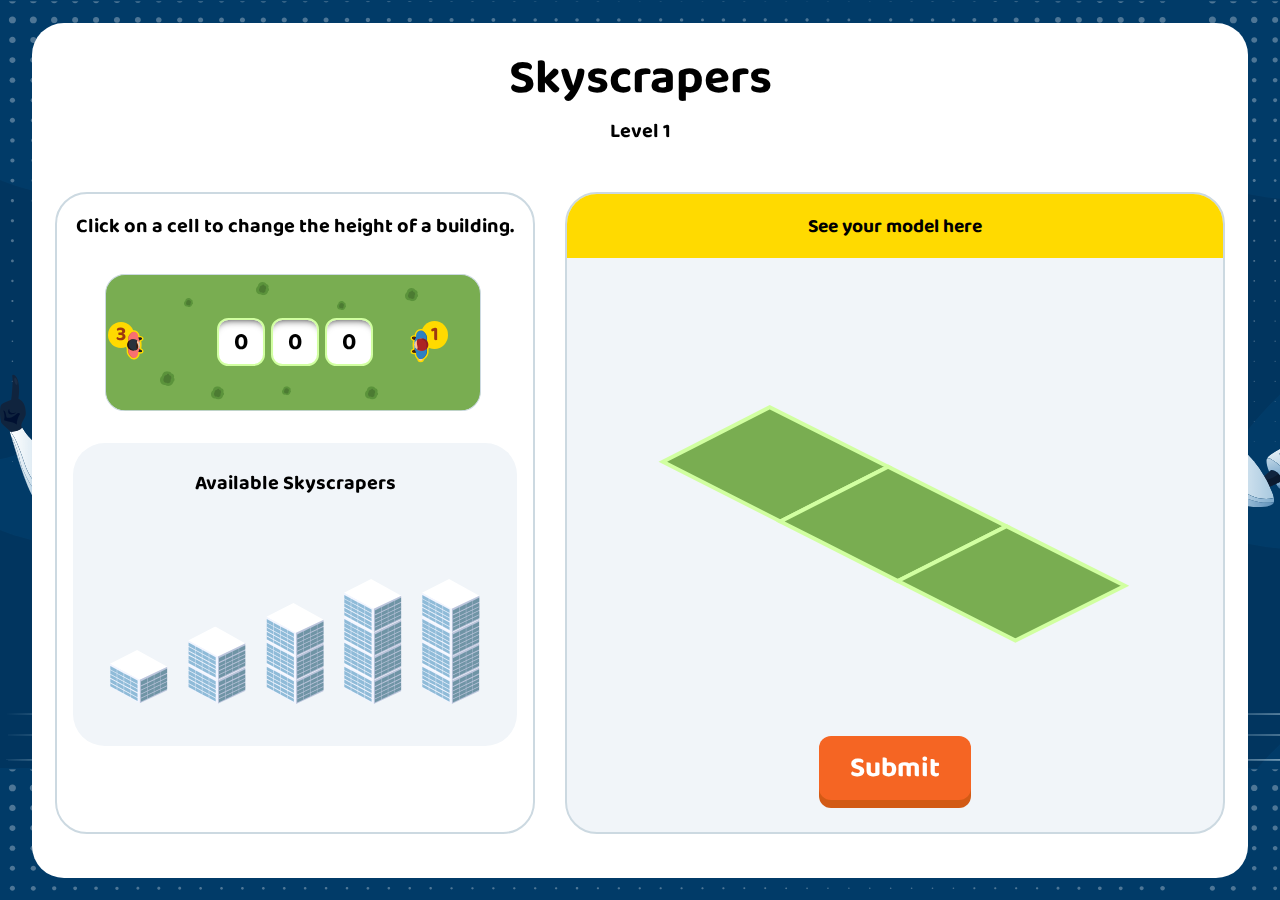
==== commit bb537750: "Done with a lot of basics." ====
--- a/index.html
+++ b/index.html
@@ -15,321 +15,205 @@
     <div class="main-content">
         <div class="content-heading">
             <div class="title">Skyscrapers</div>
-            <div class="level"> Level <span id="level-number"> 1 </span> lorem ipsum </div>
+            <div class="level"> <span>Level</span><span id="level-number"> </span> </div>
         </div>
         <div class="content-body">
             <div class="left-pane">
-                <!-- <div class="top"> -->
-                Alice and Bob are telling you their perspectives about the number of skyscrapers they see!
+                Click on a cell to change the height of a building.
                 <div class="top-view">
-                    <svg width="289" height="91" viewBox="0 0 289 91" fill="none" xmlns="http://www.w3.org/2000/svg">
-                        <path
-                            d="M0.5 45.5C0.5 38.269 0.500289 32.8716 0.803296 28.5725C1.10597 24.2781 1.70891 21.1173 2.89566 18.3551C5.87858 11.4121 11.4121 5.87858 18.3551 2.89566C21.1173 1.70891 24.2781 1.10597 28.5725 0.803296C32.8716 0.500289 38.269 0.5 45.5 0.5H243.5C250.731 0.5 256.128 0.500289 260.427 0.803296C264.722 1.10597 267.883 1.70891 270.645 2.89566C277.588 5.87858 283.121 11.4121 286.104 18.3551C287.291 21.1173 287.894 24.2781 288.197 28.5725C288.5 32.8716 288.5 38.269 288.5 45.5C288.5 52.731 288.5 58.1284 288.197 62.4275C287.894 66.7219 287.291 69.8827 286.104 72.6449C283.121 79.5879 277.588 85.1214 270.645 88.1043C267.883 89.2911 264.722 89.894 260.427 90.1967C256.128 90.4997 250.731 90.5 243.5 90.5H45.5C38.269 90.5 32.8716 90.4997 28.5725 90.1967C24.2781 89.894 21.1173 89.2911 18.3551 88.1043C11.4121 85.1214 5.87858 79.5879 2.89566 72.6449C1.70891 69.8827 1.10597 66.7219 0.803296 62.4275C0.500289 58.1284 0.5 52.731 0.5 45.5Z"
-                            fill="#79AD51" stroke="#CCD9E1" />
-                        <circle cx="23" cy="33" r="13" fill="#FFDA00" />
-                        <circle cx="269.5" cy="33" r="13" fill="#FFDA00" />
-                        <!-- <ellipse cx="269.5" cy="37" rx="13.5" ry="14" fill="#FFDA00"/> -->
-                        <!-- <path d="M21.1 31.08L19.1 31.7C18.9 31.5667 18.7 31.38 18.5 31.14C18.3 30.9 18.2 30.5667 18.2 30.14C18.2 29.34 18.6867 28.78 19.66 28.46L21.9 27.7H22.64C23.2133 27.7 23.6667 27.8667 24 28.2C24.3333 28.5333 24.5 28.9867 24.5 29.56V39.98C24.3533 40.0067 24.1333 40.04 23.84 40.08C23.56 40.1333 23.2733 40.16 22.98 40.16C22.6867 40.16 22.42 40.14 22.18 40.1C21.9533 40.06 21.76 39.98 21.6 39.86C21.44 39.74 21.3133 39.58 21.22 39.38C21.14 39.1667 21.1 38.8933 21.1 38.56V31.08Z" fill="black"/> -->
-                        <!-- <path d="M269.82 31.54C270.58 31.54 271.253 31.64 271.84 31.84C272.427 32.0267 272.927 32.2867 273.34 32.62C273.753 32.9533 274.067 33.3467 274.28 33.8C274.493 34.2533 274.6 34.74 274.6 35.26C274.6 36.66 273.807 37.9933 272.22 39.26L269.6 41.36H274.4C274.48 41.5067 274.553 41.6933 274.62 41.92C274.7 42.1467 274.74 42.3933 274.74 42.66C274.74 43.14 274.633 43.4867 274.42 43.7C274.207 43.9 273.927 44 273.58 44H266.64C266.347 43.8 266.113 43.5467 265.94 43.24C265.78 42.92 265.7 42.5467 265.7 42.12C265.7 41.6667 265.793 41.2867 265.98 40.98C266.167 40.66 266.373 40.4067 266.6 40.22L269.36 37.86C269.707 37.5667 269.993 37.3067 270.22 37.08C270.447 36.84 270.627 36.6267 270.76 36.44C270.907 36.2533 271.007 36.08 271.06 35.92C271.127 35.76 271.16 35.6067 271.16 35.46C271.16 35.0867 270.993 34.7933 270.66 34.58C270.34 34.3667 269.94 34.26 269.46 34.26C268.927 34.26 268.447 34.3467 268.02 34.52C267.607 34.68 267.26 34.8533 266.98 35.04C266.753 34.88 266.567 34.68 266.42 34.44C266.273 34.2 266.2 33.92 266.2 33.6C266.2 32.9067 266.527 32.3933 267.18 32.06C267.833 31.7133 268.713 31.54 269.82 31.54Z" fill="black"/> -->
-                        <path
-                            d="M252.811 29.4115C252.735 29.4115 252.662 29.4115 252.585 29.4151C252.559 29.4151 252.53 29.4151 252.504 29.4151C252.512 29.4151 252.519 29.4151 252.53 29.4151C251.587 29.4772 250.663 29.8573 249.943 30.5699L249.913 30.5992C248.755 31.7576 248.039 33.3583 248.039 35.1124L248.039 35.9639C248.006 35.953 247.977 35.942 247.947 35.9311L247.067 35.8433L246.343 35.7739C245.919 35.7337 245.488 35.7483 245.071 35.847C244.618 35.953 244.139 36.1686 244.03 36.5962C244.015 36.6546 244.008 36.7168 244.008 36.7752C244.008 37.0822 244.194 37.3746 244.424 37.6194C244.746 37.9593 245.152 38.2115 245.583 38.3905L246.818 38.8948C246.65 39.4101 246.504 39.951 246.391 40.5174C246.186 41.5261 246.076 42.6041 246.076 43.7224C246.076 44.8407 246.186 45.9188 246.391 46.9274C246.504 47.4938 246.65 48.0347 246.818 48.55L245.583 49.058C245.152 49.2334 244.746 49.4892 244.424 49.8291C244.194 50.0703 244.008 50.3663 244.008 50.6732C244.008 50.7317 244.015 50.7938 244.03 50.8523C244.139 51.2799 244.618 51.4955 245.071 51.6015C245.488 51.7001 245.915 51.7148 246.343 51.6709L247.067 51.6015L247.947 51.5174C247.98 51.5101 248.009 51.4955 248.039 51.4845L248.039 52.3397C248.039 54.0975 248.755 55.6945 249.913 56.853C249.924 56.8639 249.935 56.8749 249.943 56.8822C250.239 57.1746 250.571 57.4085 250.926 57.5912C250.886 57.7337 250.856 57.8835 250.856 58.037C250.856 58.9835 251.671 59.751 252.673 59.751C253.674 59.751 254.489 58.9835 254.489 58.037C254.489 57.9274 254.474 57.8214 254.456 57.7154C254.493 57.7008 254.529 57.6825 254.566 57.6643C254.606 57.646 254.646 57.6241 254.686 57.6058C254.77 57.5656 254.851 57.5217 254.931 57.4742C254.975 57.4487 255.015 57.4267 255.055 57.3975C255.136 57.3463 255.212 57.2952 255.289 57.2367C255.326 57.2111 255.362 57.1855 255.399 57.1599C255.508 57.0759 255.614 56.9845 255.72 56.8895L256.225 56.4108C257.175 55.5118 257.972 54.452 258.523 53.2606C258.805 52.654 259.028 52.0144 259.046 51.4918L259.046 47.4683C259.876 46.4304 260.376 45.1148 260.376 43.6786C260.376 42.2423 259.876 40.9304 259.046 39.8925L259.046 35.9457C259.028 35.4194 258.805 34.7835 258.523 34.1769C257.975 32.9892 257.179 31.9294 256.225 31.0267L255.72 30.5517C255.618 30.453 255.508 30.3653 255.399 30.2812C255.362 30.2556 255.326 30.2301 255.289 30.2045C255.212 30.1497 255.132 30.0948 255.055 30.0437C255.015 30.0181 254.971 29.9925 254.931 29.9706C254.851 29.9231 254.77 29.8792 254.686 29.839C254.646 29.8208 254.606 29.7988 254.566 29.7806C254.467 29.7367 254.368 29.6965 254.27 29.66C254.244 29.649 254.218 29.638 254.189 29.6307C254.061 29.5869 253.93 29.5467 253.798 29.5174C253.78 29.5138 253.762 29.5101 253.747 29.5065C253.637 29.4809 253.524 29.459 253.411 29.4443C253.363 29.437 253.316 29.4334 253.268 29.4297C253.217 29.4261 253.17 29.4151 253.118 29.4115C253.089 29.4115 253.064 29.4115 253.034 29.4115C252.961 29.4078 252.888 29.4078 252.819 29.4078L252.811 29.4115Z"
+                    <svg width="80" height="42">
+                        <g transform="translate(-5,-45)">
+                            <circle cx="21" cy="59" r="13" fill="#FFDA00" />
+                            <text x="21" y="59" fill="#9d3a10" text-anchor="middle" alignment-baseline="middle"
+                                font-family="Consolas" id="alice-text-top"> </text>
+
+                            <path
+                                d="M34.1246 81.9832C34.1509 81.9832 34.1738 81.9832 34.2001 81.9832C34.1935 81.9832 34.1837 81.9832 34.1771 81.9832C35.0436 81.9274 35.8903 81.5796 36.5533 80.9264L36.5795 80.9002C37.6429 79.8368 38.3025 78.3698 38.3025 76.7583L38.3025 75.9772C38.3321 75.9871 38.3583 75.9969 38.3879 76.0068L39.1952 76.0855L39.8582 76.1512C40.2488 76.1873 40.6426 76.1774 41.0233 76.0823C41.4368 75.9838 41.8799 75.7869 41.9784 75.393C41.9915 75.3372 41.998 75.2847 41.998 75.2289C41.998 74.9467 41.8274 74.6776 41.6173 74.4544C41.322 74.1426 40.9511 73.9096 40.554 73.7488L39.4217 73.286C39.576 72.8134 39.7105 72.3178 39.8123 71.796C39.9993 70.8705 40.0978 69.8826 40.0978 68.8521C40.0978 67.8215 39.9993 66.8369 39.8123 65.9082C39.7072 65.3896 39.576 64.894 39.4217 64.4181L40.554 63.9521C40.9511 63.7913 41.322 63.5583 41.6173 63.2465C41.8274 63.0233 41.998 62.7542 41.998 62.4719C41.998 62.4161 41.9915 62.3636 41.9784 62.3078C41.8799 61.9173 41.4368 61.7204 41.0233 61.6186C40.6426 61.53 40.2488 61.5136 39.8582 61.553L39.1952 61.6186L38.3879 61.6974C38.3583 61.7039 38.3321 61.7171 38.3025 61.7269L38.3025 60.9425C38.3025 59.3311 37.6429 57.864 36.5795 56.8007C36.5697 56.7908 36.5598 56.781 36.5533 56.7744C35.8903 56.1213 35.0436 55.7734 34.1771 55.7176C34.1837 55.7176 34.1935 55.7176 34.2001 55.7176C34.1738 55.7176 34.1509 55.7176 34.1246 55.7176C34.0557 55.7144 33.9868 55.7144 33.9178 55.7144C33.8522 55.7144 33.7866 55.7144 33.7176 55.7176C33.6914 55.7176 33.6651 55.7176 33.6389 55.7176C33.5929 55.7176 33.547 55.7275 33.501 55.734C33.4584 55.7373 33.4124 55.7439 33.3698 55.7472C33.268 55.7603 33.163 55.78 33.0612 55.803C33.0448 55.8063 33.0284 55.8095 33.012 55.8128C32.8906 55.8424 32.7692 55.8785 32.651 55.9178C32.628 55.9277 32.6018 55.9375 32.5788 55.9441C32.4869 55.9769 32.3983 56.013 32.3064 56.0557C32.2703 56.0721 32.2309 56.0918 32.1948 56.1082C32.1193 56.1443 32.0438 56.187 31.9716 56.2296C31.9322 56.2526 31.8929 56.2756 31.8568 56.2985C31.7846 56.3445 31.7124 56.3937 31.6402 56.4462C31.6073 56.4692 31.5745 56.4922 31.5417 56.5184C31.44 56.5972 31.3415 56.6793 31.2496 56.7679L30.7868 57.2077C29.9138 58.0347 29.182 59.0062 28.6765 60.0991C28.4205 60.657 28.2138 61.2412 28.1974 61.7204L28.1974 65.5635C27.5147 66.4891 27.1078 67.6312 27.1078 68.8718C27.1078 70.1124 27.5147 71.2446 28.1974 72.1701L28.1974 75.9871C28.2138 76.4695 28.4205 77.0537 28.6765 77.6117C29.182 78.7013 29.9106 79.676 30.7868 80.5031L31.2496 80.9396C31.3448 81.0282 31.4432 81.1102 31.5417 81.189C31.5745 81.2153 31.6073 81.2382 31.6402 81.2612C31.7124 81.3137 31.7813 81.3629 31.8568 81.4089C31.8961 81.4319 31.9322 81.4548 31.9716 81.4778C32.0438 81.5205 32.1193 81.5599 32.1948 81.5992C32.2309 81.6189 32.267 81.6353 32.3064 81.6518C32.395 81.6911 32.4869 81.7272 32.5755 81.7633C32.5985 81.7732 32.6247 81.783 32.6477 81.7929C32.7659 81.8323 32.8873 81.8684 33.0087 81.8979C33.0251 81.9012 33.0416 81.9045 33.058 81.9077C33.1597 81.9307 33.2614 81.9504 33.3632 81.9635C33.4059 81.9701 33.4518 81.9734 33.4945 81.98C33.5404 81.9832 33.5864 81.9931 33.6323 81.9964C33.6586 81.9964 33.6848 81.9964 33.7111 81.9964C33.7767 81.9996 33.8424 81.9996 33.908 81.9996C33.9769 81.9996 34.0458 81.9996 34.118 81.9964L34.1246 81.9832Z"
+                                fill="#FFDA00" stroke="#FFDA00" stroke-width="3" stroke-miterlimit="10" />
+                            <path
+                                d="M37.5582 63.6236L37.4598 63.2429C37.3088 62.6324 37.6272 62.0089 38.1851 61.766C38.2475 61.7365 38.3164 61.7135 38.382 61.6971L39.1894 61.6183L39.8523 61.5527C40.2429 61.5133 40.6367 61.5264 41.0174 61.6183C41.431 61.7168 41.874 61.9137 41.9725 62.3075C41.9856 62.3633 41.9922 62.4158 41.9922 62.4716C41.9922 62.7539 41.8215 63.023 41.6115 63.2462C41.3161 63.558 40.9452 63.791 40.5481 63.9518L39.1894 64.5097L39.1008 64.5458C39.0351 64.5622 38.9695 64.5721 38.9071 64.5754C38.2967 64.6312 37.7092 64.2373 37.5582 63.6236Z"
+                                fill="#111111" />
+                            <path
+                                d="M37.4091 64.0671C37.3402 63.9588 37.2844 63.8341 37.2516 63.7028L37.1531 63.3221C37.0514 62.9152 37.1597 62.5016 37.4091 62.203C37.5765 61.9995 37.8063 61.8452 38.0787 61.7796L38.1903 61.7698L39.1945 61.6713L39.5457 61.6352C39.9363 61.5991 40.3334 61.6089 40.7141 61.7008C41.1276 61.7993 41.5707 61.9962 41.6659 62.3901C41.6823 62.4458 41.6855 62.5016 41.6855 62.5607C41.6855 62.843 41.5149 63.1088 41.3048 63.3287C41.0095 63.6438 40.6386 63.8735 40.2415 64.0376L39.1913 64.4675L38.9057 64.5857L38.7909 64.6316C38.2428 64.7695 37.6881 64.5266 37.4026 64.0737L37.4091 64.0671Z"
+                                fill="#232323" />
+                            <path
+                                d="M40.3399 62.7365L40.3318 62.7047C40.3136 62.6326 40.2404 62.589 40.1684 62.6072L38.3993 63.0545C38.3272 63.0727 38.2836 63.1459 38.3018 63.218L38.3099 63.2498C38.3281 63.3218 38.4012 63.3655 38.4733 63.3473L40.2424 62.8999C40.3144 62.8817 40.3581 62.8085 40.3399 62.7365Z"
+                                fill="#111111" />
+                            <path d="M39.9301 63.3905L39.6602 62.3213L39.5551 62.3478L39.8251 63.417L39.9301 63.3905Z"
+                                fill="#111111" />
+                            <path d="M39.4516 63.5101L39.1816 62.4409L39.0766 62.4674L39.3466 63.5366L39.4516 63.5101Z"
+                                fill="#111111" />
+                            <path
+                                d="M39.8602 76.1448L39.1972 76.0791L38.3898 76.0004C38.3242 75.984 38.2586 75.9643 38.1995 75.9347C37.635 75.6919 37.3133 75.0683 37.4643 74.4546L37.5628 74.0706C37.7137 73.4601 38.2979 73.0597 38.9117 73.1155C38.9773 73.1221 39.0429 73.1319 39.1086 73.1516L39.1972 73.1877L40.5559 73.7457C40.9531 73.9065 41.3239 74.1395 41.6193 74.4513C41.8293 74.6745 42 74.9436 42 75.2258C42 75.2816 41.9934 75.3341 41.9803 75.3899C41.8818 75.7838 41.4388 75.9807 41.0253 76.0791C40.6445 76.171 40.2507 76.1842 39.8602 76.1481L39.8602 76.1448Z"
+                                fill="#111111" />
+                            <path
+                                d="M39.5444 76.0624L39.1932 76.0263L38.1955 75.9311L38.0773 75.918C37.8049 75.8491 37.5752 75.6948 37.4078 75.4946C37.1584 75.1927 37.0501 74.7792 37.1518 74.3755L37.2503 73.9915C37.2831 73.8602 37.3389 73.7355 37.4078 73.6272C37.6901 73.1743 38.248 72.9314 38.7961 73.0693L38.9077 73.1152L39.1932 73.2334L40.2434 73.6666C40.6406 73.8274 41.0114 74.0604 41.3068 74.3722C41.5168 74.5954 41.6875 74.8612 41.6875 75.1435C41.6875 75.1993 41.6809 75.2518 41.6678 75.3109C41.5693 75.7014 41.1296 75.8983 40.716 76.0001C40.3353 76.0887 39.9415 76.1051 39.5477 76.0657L39.5444 76.0624Z"
+                                fill="#232323" />
+                            <path
+                                d="M38.3086 74.4451L38.3006 74.477C38.2823 74.549 38.326 74.6222 38.398 74.6404L40.1671 75.0877C40.2392 75.1059 40.3124 75.0623 40.3306 74.9903L40.3386 74.9584C40.3568 74.8864 40.3132 74.8132 40.2411 74.795L38.4721 74.3477C38.4 74.3295 38.3268 74.3731 38.3086 74.4451Z"
+                                fill="#111111" />
+                            <path d="M39.8285 74.277L39.5586 75.3462L39.6636 75.3727L39.9336 74.3035L39.8285 74.277Z"
+                                fill="#111111" />
+                            <path d="M39.35 74.1564L39.0801 75.2256L39.1851 75.2521L39.455 74.1829L39.35 74.1564Z"
+                                fill="#111111" />
+                            <g style="mix-blend-mode:multiply" opacity="0.5">
+                                <path
+                                    d="M38.7962 64.6244C38.2482 64.7623 37.6935 64.5194 37.408 64.0665L37.408 62.1991C37.5753 61.9956 37.8051 61.8413 38.0775 61.7757L38.1891 61.7659C38.2514 61.7363 38.3204 61.7133 38.386 61.6969L39.1934 61.6182L39.1934 64.5096L39.1047 64.5457C39.0391 64.5621 38.9735 64.5719 38.9111 64.5752L38.7962 64.6212L38.7962 64.6244Z"
+                                    fill="#606060" />
+                            </g>
+                            <g style="mix-blend-mode:multiply" opacity="0.5">
+                                <path
+                                    d="M39.1934 76.0793L38.386 76.0006C38.3204 75.9841 38.2547 75.9645 38.1956 75.9349L38.0775 75.9218C37.8051 75.8529 37.5753 75.6986 37.408 75.4984L37.408 73.6277C37.6902 73.1748 38.2482 72.9319 38.7962 73.0698L38.9078 73.1157C38.9735 73.1223 39.0391 73.1321 39.1047 73.1518L39.1934 73.1879L39.1934 76.0793Z"
+                                    fill="#606060" />
+                            </g>
+                            <path
+                                d="M34.5203 78.1435C31.4385 78.1435 28.9409 73.982 28.9409 68.8457C28.9409 63.7094 31.4385 59.5479 34.5203 59.5479C36.985 59.5479 39.0789 62.2095 39.8141 65.9017C40.0012 66.8273 40.0996 67.8151 40.0996 68.8457C40.0996 69.8762 40.0011 70.8608 39.8141 71.7896C39.0789 75.4818 36.985 78.1435 34.5203 78.1435Z"
+                                fill="#F97070" />
+                            <path
+                                d="M39.8141 71.7894L36.3253 71.7894L36.3253 65.9048L39.8141 65.9048C40.0012 66.8303 40.0996 67.8182 40.0996 68.8487C40.0996 69.8792 40.0012 70.8638 39.8141 71.7926L39.8141 71.7894Z"
+                                fill="#9FC4BF" />
+                            <path
+                                d="M33.6404 81.9832C32.7772 81.9241 31.9272 81.5696 31.2511 80.9329L30.7884 80.4964C29.9154 79.6694 29.1835 78.6979 28.6781 77.605C28.4221 77.0471 28.2153 76.4629 28.1989 75.9805L28.1989 61.7137C28.2153 61.2346 28.4221 60.6471 28.6781 60.0924C29.1835 58.9995 29.9121 58.0281 30.7884 57.201L31.2511 56.7612C31.9239 56.1245 32.7772 55.7701 33.6404 55.711C34.6873 55.6322 35.754 55.9834 36.5515 56.7711C36.5581 56.7777 36.5679 56.7875 36.5777 56.7973C37.6411 57.8607 38.3008 59.3277 38.3008 60.9392L38.3008 76.7484C38.3008 78.3599 37.6411 79.8269 36.5777 80.8903L36.5515 80.9165C35.754 81.7042 34.6841 82.0554 33.6404 81.9766L33.6404 81.9832Z"
+                                fill="#F97070" />
+                            <g style="mix-blend-mode:multiply" opacity="0.32">
+                                <path
+                                    d="M31.252 80.9329L30.7893 80.4964C29.9162 79.6693 29.1844 78.6979 28.6789 77.605C28.423 77.047 28.2162 76.4628 28.1998 75.9804L28.1998 61.7137C28.2162 61.2345 28.423 60.647 28.6789 60.0924C29.1844 58.9995 29.913 58.028 30.7893 57.201L31.252 56.7612C32.0692 55.9866 33.1523 55.6322 34.1992 55.7109C33.3361 55.77 32.486 56.1245 31.8099 56.7612L31.3472 57.201C30.4742 58.028 29.7423 58.9995 29.2369 60.0924C28.9809 60.6503 28.7741 61.2345 28.7577 61.7137L28.7577 75.9804C28.7741 76.4628 28.9809 77.047 29.2369 77.605C29.7423 78.6946 30.4709 79.6693 31.3472 80.4964L31.8099 80.9329C32.4827 81.5696 33.3361 81.924 34.1992 81.9831C33.1523 82.0619 32.0692 81.7074 31.252 80.9329Z"
+                                    fill="#4C4C4C" />
+                            </g>
+                            <path
+                                d="M33.9325 74.4379C33.788 74.4379 33.6469 74.4313 33.5025 74.4215C30.913 74.2246 28.8191 72.2587 28.4253 69.7316C28.3794 69.4493 28.3564 69.1605 28.3564 68.8651C28.3564 67.9757 28.5632 67.1388 28.934 66.3938C28.9898 66.2757 29.0522 66.1641 29.1178 66.0525C29.9744 64.592 31.4677 63.5582 33.2203 63.335C33.4533 63.3055 33.6896 63.2891 33.9292 63.2891C35.2223 63.2891 36.4136 63.7321 37.3588 64.4706C37.4212 64.5198 37.4835 64.5723 37.5426 64.6215C38.7405 65.6422 39.502 67.1651 39.502 68.8651C39.502 70.5652 38.7405 72.0847 37.5426 73.1021C37.4803 73.1547 37.4146 73.2072 37.349 73.2564C37.3162 73.2827 37.2833 73.3056 37.2505 73.3319C36.9026 73.5912 36.5285 73.8111 36.1281 73.9817C36.1281 73.9817 36.1215 73.9817 36.1215 73.9883C35.7507 74.1491 35.3568 74.2672 34.9531 74.3427C34.6217 74.4051 34.2771 74.4379 33.9259 74.4379L33.9325 74.4379Z"
+                                fill="#FFC498" />
+                            <path
+                                d="M32.6849 74.4379C29.6065 74.4379 27.1122 71.9436 27.1122 68.8651C27.1122 67.0338 27.9917 65.4125 29.357 64.3918C30.2858 63.6993 31.4378 63.2891 32.6849 63.2891C32.7407 63.2891 32.8031 63.2891 32.8589 63.2956C32.9803 63.3022 33.105 63.3153 33.2232 63.335C34.6312 63.5713 35.8849 64.7036 36.7907 66.1378C37.7096 67.5819 38.2676 69.3377 38.2676 70.7916C38.2676 71.9206 37.9295 72.7116 37.3519 73.2564C37.0204 73.5748 36.6069 73.8111 36.131 73.9817C36.131 73.9817 36.1245 73.9817 36.1245 73.9883C35.7306 74.1327 35.2908 74.2344 34.8215 74.3066C34.4047 74.369 33.9616 74.4051 33.5022 74.4215C33.2363 74.4346 32.9606 74.4379 32.6849 74.4379Z"
+                                fill="#3F1908" />
+                            <path
+                                d="M39.9844 68.9331L39.9844 68.792C39.9844 68.5183 39.7625 68.2964 39.4888 68.2964L39.3477 68.2964C39.074 68.2964 38.8521 68.5183 38.8521 68.792L38.8521 68.9331C38.8521 69.2068 39.074 69.4287 39.3477 69.4287L39.4888 69.4287C39.7625 69.4287 39.9844 69.2068 39.9844 68.9331Z"
+                                fill="#FFC498" />
+                            <path
+                                d="M33.9328 74.4374C33.7884 74.4374 33.6473 74.4308 33.5029 74.421C30.9134 74.2241 28.8195 72.2582 28.4257 69.731L28.8293 67.5945L29.1182 66.0519C30.0798 64.411 30.8445 63.4854 32.8563 63.2951C32.8727 63.2951 32.8859 63.2951 32.9023 63.2885C35.0848 63.0982 36.4008 63.7086 37.3592 64.47C37.4215 64.5193 37.4839 64.5718 37.543 64.621C37.4084 64.8343 37.2377 65.1297 37.0704 65.4809C36.9752 65.6844 36.8767 65.9043 36.7914 66.134C36.5354 66.797 36.3549 67.5584 36.4271 68.2968C36.4271 68.2968 35.9118 72.0383 37.1065 72.7865C37.2574 72.8817 37.1327 73.2099 37.2574 73.3314C36.9095 73.5906 36.5354 73.8105 36.135 73.9812C36.135 73.9812 36.1284 73.9812 36.1284 73.9877C35.7576 74.1486 35.3637 74.2667 34.9601 74.3422C34.6286 74.4046 34.284 74.4374 33.9328 74.4374Z"
+                                fill="#29323C" />
+                            <g style="mix-blend-mode:multiply" opacity="0.5">
+                                <path
+                                    d="M33.5057 74.4218C33.2399 74.4349 32.9642 74.4382 32.6885 74.4382C29.61 74.4382 27.1157 71.9439 27.1157 68.8654C27.1157 67.0341 27.9953 65.4128 29.3606 64.3921C29.1998 64.973 29.0422 65.6589 28.9405 66.3941C28.8847 66.7846 28.8486 67.185 28.8355 67.5953C28.7994 68.6422 28.9142 69.7154 29.3212 70.6869C30.1187 72.6036 32.7147 73.7063 34.8283 74.3069L34.9629 74.343C34.6314 74.4054 34.2868 74.4382 33.9356 74.4382C33.7912 74.4382 33.6501 74.4316 33.5057 74.4218Z"
+                                    fill="#606060" />
+                            </g>
+                            <g style="mix-blend-mode:multiply" opacity="0.5">
+                                <path
+                                    d="M36.7953 66.1338C36.1585 65.6284 35.3381 65.031 34.8819 64.8965C35.0985 64.9523 36.2833 65.2673 37.0742 65.4807C36.979 65.6842 36.8806 65.904 36.7953 66.1338Z"
+                                    fill="#606060" />
+                            </g>
+                        </g>
+                    </svg>
+                    <div class="sizes"></div>
+                    <svg width="80" height="42">
+                        <ellipse cx="24.5" cy="14" rx="13.5" ry="14" fill="#FFDA00" />
+                        <text x="24.5" y="14" fill="#9d3a10" text-anchor="middle" alignment-baseline="middle"
+                            font-family="Consolas" id="bob-text-top"> </text>
+                        <path
+                            d="M10.8115 9.41121C10.7347 9.41121 10.6616 9.41121 10.5849 9.41487C10.5593 9.41487 10.5301 9.41487 10.5045 9.41487C10.5118 9.41487 10.5191 9.41487 10.5301 9.41487C9.58721 9.47699 8.66262 9.85706 7.94269 10.5697L7.91346 10.5989C6.75499 11.7574 6.03871 13.3581 6.03871 15.1122L6.03871 15.9637C6.00582 15.9527 5.97658 15.9418 5.94734 15.9308L5.06661 15.8431L4.34303 15.7737C3.91911 15.7335 3.48788 15.7481 3.07127 15.8468C2.61811 15.9527 2.13937 16.1684 2.02974 16.5959C2.01512 16.6544 2.00781 16.7165 2.00781 16.775C2.00781 17.082 2.19419 17.3743 2.42442 17.6192C2.74602 17.959 3.15166 18.2112 3.58289 18.3903L4.81811 18.8946C4.65 19.4099 4.50382 19.9507 4.39053 20.5172C4.18588 21.5258 4.07625 22.6039 4.07625 23.7222C4.07625 24.8404 4.18588 25.9185 4.39054 26.9272C4.50382 27.4936 4.65 28.0345 4.81811 28.5497L3.58289 29.0577C3.15166 29.2331 2.74602 29.4889 2.42442 29.8288C2.19419 30.07 2.00781 30.366 2.00781 30.673C2.00781 30.7315 2.01512 30.7936 2.02974 30.8521C2.13937 31.2796 2.61811 31.4953 3.07127 31.6012C3.48788 31.6999 3.91545 31.7145 4.34303 31.6707L5.06661 31.6012L5.94734 31.5172C5.98023 31.5099 6.00947 31.4953 6.03871 31.4843L6.03871 32.3394C6.03871 34.0972 6.75499 35.6943 7.91346 36.8527C7.92442 36.8637 7.93538 36.8747 7.94269 36.882C8.23871 37.1743 8.57126 37.4082 8.92575 37.5909C8.88555 37.7335 8.85631 37.8833 8.85631 38.0368C8.85631 38.9833 9.67126 39.7507 10.6726 39.7507C11.6739 39.7507 12.4889 38.9833 12.4889 38.0368C12.4889 37.9271 12.4743 37.8212 12.456 37.7152C12.4925 37.7006 12.5291 37.6823 12.5656 37.664C12.6058 37.6458 12.646 37.6238 12.6862 37.6056C12.7703 37.5654 12.8507 37.5215 12.9311 37.474C12.9749 37.4484 13.0151 37.4265 13.0553 37.3972C13.1357 37.3461 13.2125 37.2949 13.2892 37.2364C13.3257 37.2109 13.3623 37.1853 13.3988 37.1597C13.5085 37.0757 13.6145 36.9843 13.7204 36.8893L14.2248 36.4105C15.1749 35.5115 15.9716 34.4517 16.5234 33.2604C16.8048 32.6537 17.0277 32.0142 17.046 31.4916L17.046 27.468C17.8756 26.4301 18.3762 25.1145 18.3762 23.6783C18.3762 22.2421 17.8756 20.9301 17.046 19.8923L17.046 15.9454C17.0277 15.4192 16.8048 14.7833 16.5234 14.1767C15.9752 12.989 15.1786 11.9292 14.2247 11.0265L13.7204 10.5514C13.6181 10.4527 13.5085 10.365 13.3988 10.281C13.3623 10.2554 13.3257 10.2298 13.2892 10.2042C13.2125 10.1494 13.1321 10.0946 13.0553 10.0434C13.0151 10.0179 12.9713 9.99228 12.9311 9.97035C12.8507 9.92284 12.7703 9.87899 12.6862 9.83879C12.646 9.82051 12.6058 9.79859 12.5656 9.78031C12.4669 9.73646 12.3683 9.69626 12.2696 9.65972C12.244 9.64875 12.2184 9.63779 12.1892 9.63048C12.0613 9.58663 11.9297 9.54643 11.7982 9.51719C11.7799 9.51354 11.7616 9.50988 11.747 9.50623C11.6374 9.48065 11.5241 9.45872 11.4108 9.4441C11.3633 9.43679 11.3158 9.43314 11.2683 9.42948C11.2171 9.42583 11.1696 9.41486 11.1184 9.41121C11.0892 9.41121 11.0636 9.41121 11.0344 9.41121C10.9613 9.40755 10.8882 9.40756 10.8188 9.40756L10.8115 9.41121Z"
                             fill="#FFDA00" stroke="#FFDA00" stroke-width="3" stroke-miterlimit="10" />
                         <path
-                            d="M252.669 56.3377C253.674 56.3377 254.485 57.1052 254.485 58.0517C254.485 58.9982 253.67 59.7656 252.669 59.7656C251.667 59.7656 250.853 58.9982 250.853 58.0517C250.853 57.1052 251.667 56.3377 252.669 56.3377Z"
+                            d="M10.6678 36.3377C11.6728 36.3377 12.4841 37.1052 12.4841 38.0517C12.4841 38.9982 11.6692 39.7656 10.6678 39.7656C9.66651 39.7656 8.85156 38.9982 8.85156 38.0517C8.85156 37.1052 9.66651 36.3377 10.6678 36.3377Z"
                             fill="#FFC498" />
                         <path
-                            d="M248.842 49.4269L248.948 49.8435C249.113 50.5087 248.765 51.1884 248.155 51.4552C248.086 51.4881 248.013 51.5136 247.94 51.5319L247.059 51.616L246.335 51.6854C245.911 51.7293 245.48 51.711 245.063 51.616C244.61 51.5063 244.132 51.2907 244.022 50.8668C244.007 50.8083 244 50.7462 244 50.6877C244 50.3807 244.186 50.0884 244.417 49.8435C244.738 49.5037 245.144 49.2515 245.575 49.0724L247.059 48.4621L247.157 48.4219C247.227 48.4073 247.3 48.3927 247.369 48.3891C248.035 48.3269 248.674 48.7582 248.842 49.4269Z"
-                            fill="#111111" />
-                        <path
-                            d="M249.007 48.9438C249.084 49.0644 249.142 49.1959 249.179 49.3421L249.285 49.7587C249.398 50.2009 249.281 50.6541 249.007 50.9793C248.824 51.1986 248.576 51.3667 248.28 51.4435L248.159 51.4544L247.063 51.5641L246.679 51.6006C246.252 51.6408 245.824 51.6262 245.407 51.5312C244.954 51.4215 244.476 51.2059 244.37 50.782C244.355 50.7199 244.348 50.6614 244.348 50.5956C244.348 50.2886 244.534 49.9999 244.761 49.7587C245.082 49.4152 245.488 49.1667 245.919 48.9876L247.063 48.5199L247.374 48.392L247.498 48.3408C248.094 48.191 248.7 48.4541 249.011 48.9511L249.007 48.9438Z"
+                            d="M6.84219 29.4267L6.94817 29.8433C7.11262 30.5084 6.76545 31.1881 6.15515 31.4549C6.08571 31.4878 6.01262 31.5134 5.93953 31.5317L5.0588 31.6157L4.33521 31.6852C3.91129 31.729 3.48007 31.7107 3.06345 31.6157C2.6103 31.5061 2.13156 31.2905 2.02193 30.8665C2.00731 30.8081 2 30.7459 2 30.6875C2 30.3805 2.18638 30.0881 2.41661 29.8433C2.73821 29.5034 3.14385 29.2513 3.57508 29.0722L5.0588 28.4619L5.15747 28.4217C5.22691 28.4071 5.3 28.3925 5.36943 28.3888C6.03455 28.3267 6.67408 28.7579 6.84219 29.4267Z"
+                            fill="#111111" />
+                        <path
+                            d="M7.00712 28.944C7.08387 29.0646 7.14234 29.1962 7.17888 29.3424L7.28486 29.759C7.39815 30.2012 7.28121 30.6543 7.00712 30.9796C6.8244 31.1988 6.57589 31.367 6.27988 31.4437L6.15928 31.4547L5.06294 31.5643L4.67922 31.6008C4.25164 31.641 3.82407 31.6264 3.40746 31.5314C2.9543 31.4218 2.47556 31.2062 2.36958 30.7822C2.35496 30.7201 2.34766 30.6616 2.34766 30.5959C2.34766 30.2889 2.53403 30.0002 2.76061 29.759C3.08221 29.4155 3.48785 29.167 3.91908 28.9879L5.06294 28.5201L5.37357 28.3922L5.49782 28.341C6.0935 28.1912 6.70015 28.4543 7.01078 28.9513L7.00712 28.944Z"
                             fill="#56220E" />
                         <path
-                            d="M245.814 50.3987L245.821 50.427C245.841 50.5072 245.922 50.5558 246.003 50.5355L247.923 50.05C248.003 50.0297 248.052 49.9482 248.032 49.868L248.024 49.8396C248.004 49.7594 247.923 49.7108 247.842 49.7311L245.922 50.2167C245.842 50.2369 245.793 50.3184 245.814 50.3987Z"
-                            fill="#111111" />
-                        <path d="M246.255 49.678L246.55 50.8438L246.663 50.8151L246.369 49.6494L246.255 49.678Z"
-                            fill="#111111" />
-                        <path d="M246.777 49.5476L247.071 50.7134L247.185 50.6848L246.89 49.519L246.777 49.5476Z"
-                            fill="#111111" />
-                        <path
-                            d="M246.335 35.7851L247.059 35.8545L247.94 35.9422C248.009 35.9605 248.082 35.9824 248.148 36.0117C248.762 36.2748 249.113 36.9545 248.948 37.6233L248.842 38.0436C248.678 38.7087 248.038 39.1435 247.373 39.0851C247.304 39.0814 247.231 39.0668 247.157 39.0485L247.059 39.0083L245.575 38.4017C245.144 38.2263 244.738 37.9705 244.417 37.6306C244.186 37.3894 244 37.0934 244 36.7864C244 36.7279 244.007 36.6658 244.022 36.6073C244.132 36.1761 244.61 35.9641 245.063 35.8582C245.48 35.7558 245.908 35.7449 246.335 35.7851Z"
-                            fill="#111111" />
-                        <path
-                            d="M246.675 35.8715L247.059 35.908L248.148 36.0103L248.28 36.025C248.576 36.098 248.828 36.2662 249.007 36.4891C249.277 36.818 249.394 37.2711 249.285 37.7097L249.179 38.1299C249.142 38.2725 249.084 38.4077 249.007 38.5283C248.7 39.0216 248.09 39.2884 247.494 39.1386L247.373 39.0911L247.059 38.9595L245.915 38.4881C245.484 38.3127 245.078 38.0569 244.757 37.717C244.526 37.4758 244.344 37.1834 244.344 36.8765C244.344 36.818 244.347 36.7559 244.366 36.6937C244.472 36.2662 244.954 36.0505 245.404 35.9446C245.82 35.8459 246.248 35.8313 246.675 35.8751L246.675 35.8715Z"
+                            d="M3.81352 30.3987L3.82069 30.427C3.84098 30.5072 3.92246 30.5558 4.00268 30.5355L5.92298 30.05C6.0032 30.0297 6.05179 29.9482 6.03151 29.868L6.02434 29.8396C6.00406 29.7594 5.92258 29.7108 5.84235 29.7311L3.92206 30.2167C3.84183 30.2369 3.79324 30.3184 3.81352 30.3987Z"
+                            fill="#111111" />
+                        <path d="M4.25645 29.678L4.55078 30.8438L4.66417 30.8151L4.36984 29.6494L4.25645 29.678Z"
+                            fill="#111111" />
+                        <path d="M4.77794 29.5474L5.07227 30.7131L5.18565 30.6845L4.89132 29.5188L4.77794 29.5474Z"
+                            fill="#111111" />
+                        <path
+                            d="M4.33521 15.7853L5.0588 15.8548L5.93953 15.9425C6.00897 15.9607 6.08206 15.9827 6.14784 16.0119C6.76179 16.275 7.11262 16.9548 6.94817 17.6235L6.84219 18.0438C6.67774 18.7089 6.0382 19.1438 5.37309 19.0853C5.30365 19.0817 5.23056 19.0671 5.15747 19.0488L5.0588 19.0086L3.57508 18.4019C3.14385 18.2265 2.73821 17.9707 2.41661 17.6308C2.18638 17.3896 2 17.0936 2 16.7867C2 16.7282 2.00731 16.6661 2.02193 16.6076C2.13156 16.1764 2.6103 15.9644 3.06345 15.8584C3.48007 15.7561 3.90764 15.7451 4.33521 15.7853Z"
+                            fill="#111111" />
+                        <path
+                            d="M4.67531 15.8717L5.05903 15.9083L6.14807 16.0106L6.27963 16.0252C6.57564 16.0983 6.8278 16.2664 7.00687 16.4893C7.2773 16.8182 7.39425 17.2714 7.28461 17.7099L7.17863 18.1302C7.14209 18.2727 7.08362 18.4079 7.00687 18.5285C6.6999 19.0219 6.0896 19.2887 5.49392 19.1388L5.37332 19.0913L5.05903 18.9598L3.91518 18.4883C3.48395 18.3129 3.0783 18.0571 2.75671 17.7172C2.52647 17.476 2.34375 17.1837 2.34375 16.8767C2.34375 16.8182 2.3474 16.7561 2.36568 16.694C2.47166 16.2664 2.95405 16.0508 3.40355 15.9448C3.82016 15.8461 4.24774 15.8315 4.67531 15.8754L4.67531 15.8717Z"
                             fill="#56220E" />
                         <path
-                            d="M248.025 37.6341L248.033 37.6057C248.053 37.5255 248.004 37.444 247.924 37.4237L246.004 36.9382C245.924 36.9179 245.842 36.9665 245.822 37.0467L245.815 37.075C245.794 37.1553 245.843 37.2367 245.923 37.257L247.843 37.7426C247.924 37.7629 248.005 37.7143 248.025 37.6341Z"
-                            fill="#111111" />
-                        <path d="M246.37 37.8196L246.664 36.6538L246.551 36.6252L246.256 37.7909L246.37 37.8196Z"
-                            fill="#111111" />
-                        <path d="M246.893 37.9475L247.188 36.7817L247.074 36.7531L246.78 37.9189L246.893 37.9475Z"
+                            d="M6.02446 17.6341L6.03163 17.6057C6.05192 17.5255 6.00332 17.444 5.9231 17.4237L4.0028 16.9382C3.92258 16.9179 3.8411 16.9665 3.82081 17.0467L3.81365 17.075C3.79336 17.1553 3.84195 17.2367 3.92218 17.257L5.84247 17.7426C5.9227 17.7629 6.00418 17.7143 6.02446 17.6341Z"
+                            fill="#111111" />
+                        <path d="M4.36973 17.8196L4.66406 16.6538L4.55068 16.6252L4.25635 17.7909L4.36973 17.8196Z"
+                            fill="#111111" />
+                        <path d="M4.89317 17.9472L5.1875 16.7815L5.07411 16.7529L4.77979 17.9186L4.89317 17.9472Z"
                             fill="#111111" />
                         <g style="mix-blend-mode:multiply" opacity="0.5">
                             <path
-                                d="M247.494 48.3374C248.089 48.1876 248.696 48.4507 249.007 48.9477L249.007 50.9833C248.824 51.2025 248.575 51.3706 248.279 51.4474L248.159 51.4583C248.089 51.4912 248.016 51.5168 247.943 51.5351L247.062 51.6191L247.062 48.469L247.161 48.4288C247.231 48.4142 247.304 48.3995 247.373 48.3959L247.497 48.3447L247.494 48.3374Z"
+                                d="M5.49373 28.3372C6.08941 28.1873 6.69605 28.4505 7.00668 28.9475L7.00668 30.983C6.82396 31.2023 6.57546 31.3704 6.27944 31.4471L6.15884 31.4581C6.08941 31.491 6.01632 31.5166 5.94323 31.5348L5.0625 31.6189L5.0625 28.4687L5.16117 28.4285C5.23061 28.4139 5.3037 28.3993 5.37313 28.3956L5.49738 28.3445L5.49373 28.3372Z"
                                 fill="#606060" />
                         </g>
                         <g style="mix-blend-mode:multiply" opacity="0.5">
                             <path
-                                d="M247.059 35.8581L247.939 35.9458C248.009 35.964 248.082 35.986 248.148 36.0152L248.279 36.0298C248.575 36.1029 248.827 36.271 249.006 36.4903L249.006 38.5258C248.699 39.0192 248.089 39.286 247.493 39.1361L247.373 39.0886C247.303 39.085 247.23 39.0704 247.157 39.0521L247.059 39.0119L247.059 35.8617L247.059 35.8581Z"
-                                fill="#606060" />
-                        </g>
-                        <path
-                            d="M252.153 33.6033C255.512 33.6033 258.234 38.1385 258.234 43.7335C258.234 49.3286 255.512 53.8638 252.153 53.8638C249.467 53.8638 247.187 50.9621 246.387 46.9385C246.182 45.9299 246.072 44.8518 246.072 43.7335C246.072 42.6153 246.182 41.5372 246.387 40.5286C247.191 36.505 249.467 33.6033 252.153 33.6033Z"
-                            fill="#627998" />
-                        <path
-                            d="M246.387 40.5283L250.187 40.5283L250.187 46.9419L246.387 46.9419C246.182 45.9333 246.072 44.8552 246.072 43.7369C246.072 42.6186 246.182 41.5406 246.387 40.5319L246.387 40.5283Z"
+                                d="M5.05859 15.8578L5.93932 15.9455C6.00876 15.9638 6.08185 15.9857 6.14763 16.015L6.27919 16.0296C6.5752 16.1027 6.82736 16.2708 7.00643 16.4901L7.00643 18.5256C6.69946 19.019 6.08916 19.2857 5.49348 19.1359L5.37288 19.0884C5.30344 19.0847 5.23035 19.0701 5.15726 19.0518L5.05859 19.0116L5.05859 15.8615L5.05859 15.8578Z"
+                                fill="#606060" />
+                        </g>
+                        <path
+                            d="M10.1533 13.6036C13.5118 13.6036 16.2344 18.1388 16.2344 23.7338C16.2344 29.3288 13.5118 33.864 10.1533 33.864C7.46728 33.864 5.18688 30.9624 4.38655 26.9388C4.1819 25.9301 4.07227 24.8521 4.07227 23.7338C4.07227 22.6155 4.1819 21.5374 4.38655 20.5288C5.19054 16.5052 7.46728 13.6036 10.1533 13.6036Z"
+                            fill="#2D80C3" />
+                        <path
+                            d="M4.38655 20.528L8.18721 20.528L8.18721 26.9417L4.38655 26.9417C4.1819 25.933 4.07227 24.8549 4.07227 23.7367C4.07227 22.6184 4.1819 21.5403 4.38655 20.5317L4.38655 20.528Z"
                             fill="#9FC4BF" />
                         <path
-                            d="M253.114 29.4226C254.053 29.4884 254.982 29.8758 255.716 30.5664L256.22 31.0415C257.171 31.9405 257.967 33.004 258.519 34.1917C258.801 34.802 259.023 35.4379 259.042 35.9605L259.042 51.5066C259.023 52.0292 258.801 52.6688 258.519 53.2754C257.971 54.4668 257.174 55.5229 256.22 56.4256L255.716 56.9043C254.982 57.5987 254.053 57.9824 253.114 58.0482C251.974 58.1322 250.812 57.7522 249.942 56.8934C249.935 56.886 249.924 56.8751 249.913 56.8641C248.754 55.7056 248.038 54.105 248.038 52.3508L248.038 35.1236C248.038 33.3658 248.754 31.7688 249.913 30.6103L249.942 30.5811C250.812 29.7223 251.978 29.3422 253.114 29.4263L253.114 29.4226Z"
-                            fill="#627998" />
+                            d="M11.1132 9.4226C12.0524 9.48838 12.9806 9.87575 13.7152 10.5664L14.2195 11.0415C15.1697 11.9405 15.9663 13.004 16.5182 14.1917C16.7996 14.802 17.0225 15.4379 17.0408 15.9605L17.0408 31.5066C17.0225 32.0292 16.7996 32.6688 16.5182 33.2754C15.97 34.4668 15.1733 35.5229 14.2195 36.4256L13.7152 36.9043C12.9806 37.5987 12.0524 37.9824 11.1132 38.0482C9.97299 38.1322 8.81086 37.7522 7.94109 36.8934C7.93379 36.886 7.92282 36.8751 7.91186 36.8641C6.75339 35.7056 6.03711 34.105 6.03711 32.3508L6.03711 15.1236C6.03711 13.3658 6.75339 11.7688 7.91186 10.6103L7.94109 10.5811C8.81086 9.72227 9.97664 9.3422 11.1132 9.42625L11.1132 9.4226Z"
+                            fill="#2D80C3" />
                         <g style="mix-blend-mode:multiply" opacity="0.32">
                             <path
-                                d="M255.716 30.5665L256.221 31.0416C257.171 31.9406 257.967 33.0041 258.519 34.1918C258.801 34.8021 259.024 35.438 259.042 35.9605L259.042 51.5067C259.024 52.0293 258.801 52.6688 258.519 53.2755C257.971 54.4668 257.174 55.523 256.221 56.4257L255.716 56.9044C254.825 57.7486 253.648 58.1323 252.504 58.0482C253.443 57.9825 254.371 57.5951 255.106 56.9044L255.61 56.4257C256.56 55.5266 257.357 54.4668 257.909 53.2755C258.19 52.6688 258.413 52.0293 258.431 51.5067L258.431 35.9605C258.413 35.4343 258.19 34.7984 257.909 34.1918C257.361 33.0041 256.564 31.9443 255.61 31.0416L255.106 30.5665C254.371 29.8722 253.443 29.4885 252.504 29.4227C253.648 29.3386 254.825 29.726 255.716 30.5665Z"
+                                d="M13.7162 10.5665L14.2205 11.0416C15.1707 11.9406 15.9674 13.0041 16.5192 14.1918C16.8006 14.8021 17.0235 15.438 17.0418 15.9605L17.0418 31.5067C17.0235 32.0293 16.8006 32.6688 16.5192 33.2755C15.971 34.4668 15.1743 35.523 14.2205 36.4257L13.7162 36.9044C12.8245 37.7486 11.6478 38.1323 10.5039 38.0482C11.4431 37.9825 12.3713 37.5951 13.1059 36.9044L13.6102 36.4257C14.5604 35.5266 15.3571 34.4668 15.9089 33.2755C16.1903 32.6688 16.4132 32.0293 16.4315 31.5067L16.4315 15.9605C16.4132 15.4343 16.1903 14.7984 15.9089 14.1918C15.3607 13.0041 14.564 11.9443 13.6102 11.0416L13.1059 10.5665C12.3713 9.87217 11.4431 9.48845 10.5039 9.42267C11.6478 9.33862 12.8245 9.72599 13.7162 10.5665Z"
                                 fill="#4C4C4C" />
                         </g>
                         <path
-                            d="M252.936 37.6227C253.093 37.6227 253.25 37.6264 253.403 37.641C256.225 37.8566 258.505 39.9945 258.936 42.75C258.984 43.057 259.009 43.3713 259.009 43.6928C259.009 44.6613 258.783 45.5749 258.381 46.3862C258.319 46.5141 258.249 46.6347 258.18 46.759C257.248 48.3487 255.618 49.4779 253.71 49.7191C253.458 49.752 253.199 49.7666 252.939 49.7666C251.532 49.7666 250.235 49.2842 249.204 48.4802C249.135 48.4254 249.069 48.3669 249.003 48.3158C247.699 47.2048 246.869 45.5457 246.869 43.6928C246.869 41.84 247.699 40.1845 249.003 39.0736C249.073 39.0151 249.142 38.9603 249.212 38.9055C249.248 38.8762 249.281 38.8507 249.318 38.8251C249.694 38.5437 250.103 38.3025 250.542 38.1161C250.542 38.1161 250.546 38.1161 250.549 38.1125C250.955 37.937 251.382 37.8091 251.821 37.7251C252.183 37.6556 252.559 37.6227 252.939 37.6227L252.936 37.6227Z"
+                            d="M10.9356 17.6227C11.0927 17.6227 11.2499 17.6264 11.4034 17.641C14.2246 17.8566 16.505 19.9945 16.9362 22.75C16.9838 23.057 17.0093 23.3713 17.0093 23.6928C17.0093 24.6613 16.7828 25.5749 16.3808 26.3862C16.3186 26.5141 16.2492 26.6347 16.1798 26.759C15.2479 28.3487 13.618 29.4779 11.7103 29.7191C11.4582 29.752 11.1987 29.7666 10.9392 29.7666C9.53226 29.7666 8.23492 29.2842 7.20436 28.4802C7.13492 28.4254 7.06914 28.3669 7.00336 28.3158C5.69871 27.2048 4.86914 25.5457 4.86914 23.6928C4.86914 21.84 5.69871 20.1845 7.00336 19.0736C7.07279 19.0151 7.14223 18.9603 7.21166 18.9055C7.24821 18.8762 7.2811 18.8507 7.31764 18.8251C7.69406 18.5437 8.10336 18.3025 8.5419 18.1161C8.5419 18.1161 8.54555 18.1161 8.54921 18.1125C8.95485 17.937 9.38243 17.8091 9.82097 17.7251C10.1828 17.6556 10.5592 17.6227 10.9392 17.6227L10.9356 17.6227Z"
                             fill="#FFC498" />
                         <path
-                            d="M246.343 43.6306L246.343 43.7621C246.343 44.0669 246.59 44.314 246.895 44.314L247.026 44.314C247.331 44.314 247.578 44.0669 247.578 43.7621L247.578 43.6306C247.578 43.3258 247.331 43.0787 247.026 43.0787L246.895 43.0787C246.59 43.0787 246.343 43.3258 246.343 43.6306Z"
+                            d="M4.3418 23.6308L4.3418 23.7624C4.3418 24.0671 4.58886 24.3142 4.89362 24.3142L5.02518 24.3142C5.32995 24.3142 5.57701 24.0671 5.57701 23.7624L5.57701 23.6308C5.57701 23.3261 5.32995 23.079 5.02518 23.079L4.89362 23.079C4.58886 23.079 4.3418 23.3261 4.3418 23.6308Z"
                             fill="#FFC498" />
-                        <g opacity="0.5">
-                            <path
-                                d="M248.163 44.3937C248.393 44.3937 248.579 44.9383 248.579 45.607C248.579 46.2758 248.393 46.8203 248.163 46.8203C247.932 46.8203 247.746 46.2758 247.746 45.607C247.746 44.9383 247.932 44.3937 248.163 44.3937Z"
-                                fill="white" />
-                        </g>
-                        <path
-                            d="M248.681 45.6087C248.681 46.2629 248.502 46.9243 248.162 46.9243C247.482 46.9243 247.482 44.2931 248.162 44.2931C248.502 44.2931 248.681 44.9545 248.681 45.6087ZM247.848 45.6087C247.848 46.3286 248.056 46.7197 248.162 46.7197C248.268 46.7197 248.476 46.3286 248.476 45.6087C248.476 44.8888 248.268 44.4977 248.162 44.4977C248.056 44.4977 247.848 44.8888 247.848 45.6087Z"
-                            fill="#111111" />
-                        <g opacity="0.5">
-                            <path
-                                d="M248.163 40.6096C248.393 40.6096 248.579 41.1541 248.579 41.8302C248.579 42.5063 248.393 43.0508 248.163 43.0508C247.932 43.0508 247.746 42.5063 247.746 41.8302C247.746 41.1541 247.932 40.6096 248.163 40.6096Z"
-                                fill="white" />
-                        </g>
-                        <path
-                            d="M248.681 41.8299C248.681 42.4877 248.502 43.1528 248.162 43.1528C247.482 43.1528 247.482 40.5106 248.162 40.5106C248.502 40.5106 248.681 41.1758 248.681 41.8336L248.681 41.8299ZM247.848 41.8299C247.848 42.5535 248.056 42.9482 248.162 42.9482C248.268 42.9482 248.476 42.5535 248.476 41.8299C248.476 41.1063 248.268 40.7116 248.162 40.7116C248.056 40.7116 247.848 41.1063 247.848 41.8299Z"
-                            fill="#111111" />
-                        <path d="M248.071 43.0533L248.071 44.3945L248.276 44.3945L248.276 43.0533L248.071 43.0533Z"
-                            fill="#111111" />
-                        <path d="M248.185 46.8295L249.072 48.3257L249.248 48.2213L248.361 46.7251L248.185 46.8295Z"
-                            fill="#111111" />
-                        <path d="M248.14 40.576L248.313 40.6846L249.356 39.0178L249.183 38.9092L248.14 40.576Z"
-                            fill="#111111" />
-                        <path
-                            d="M254.236 37.6228C257.591 37.6228 260.31 40.3417 260.31 43.6965C260.31 45.6919 259.349 47.4606 257.865 48.5716C256.853 49.3281 255.596 49.7739 254.236 49.7739C254.174 49.7739 254.108 49.7739 254.046 49.7703C253.915 49.763 253.78 49.7483 253.648 49.7264C252.113 49.467 250.699 48.2646 249.76 46.6713C249.617 46.4264 248.85 43.0314 248.85 41.4454C248.85 40.2175 249.146 38.9128 249.146 38.9128C249.507 38.5656 249.957 38.3098 250.476 38.1198C250.476 38.1198 250.48 38.1198 250.483 38.1161C250.914 37.959 251.393 37.8457 251.901 37.769C252.354 37.6995 252.84 37.663 253.341 37.6447C253.633 37.6301 253.929 37.6264 254.233 37.6264L254.236 37.6228Z"
-                            fill="#FFF688" />
-                        <path
-                            d="M252.877 37.6233C253.034 37.6233 253.192 37.6269 253.345 37.6415C256.166 37.8571 258.447 39.995 258.878 42.7505L258.436 45.0784L258.121 46.7595C257.076 48.5502 256.239 49.5588 254.047 49.7634C254.032 49.7634 254.014 49.7635 253.999 49.7671C251.624 49.9754 250.188 49.3103 249.142 48.4807C249.073 48.4259 249.007 48.3674 248.941 48.3163C249.088 48.0824 249.274 47.7608 249.457 47.3807C249.559 47.1615 249.665 46.9203 249.76 46.6681C250.038 45.9445 250.235 45.1149 250.158 44.3146C250.158 44.3146 250.717 40.2362 249.42 39.4213C249.256 39.3189 249.391 38.9571 249.256 38.8292C249.632 38.5478 250.041 38.3066 250.48 38.1203C250.48 38.1203 250.484 38.1203 250.487 38.1166C250.893 37.9412 251.32 37.8133 251.759 37.7292C252.121 37.6598 252.497 37.6269 252.877 37.6269L252.877 37.6233Z"
-                            fill="#FFF688" />
+                        <path
+                            d="M12.2363 17.6228C15.5911 17.6228 18.3101 20.3417 18.3101 23.6965C18.3101 25.6919 17.3489 27.4606 15.8652 28.5716C14.8529 29.3281 13.5958 29.7739 12.2363 29.7739C12.1742 29.7739 12.1084 29.7739 12.0463 29.7703C11.9147 29.763 11.7795 29.7483 11.6479 29.7264C10.1131 29.467 8.69878 28.2646 7.75957 26.6713C7.61705 26.4264 6.84961 23.0314 6.84961 21.4454C6.84961 20.2175 7.14562 18.9128 7.14562 18.9128C7.50742 18.5656 7.95692 18.3098 8.47585 18.1198C8.47585 18.1198 8.47951 18.1198 8.48316 18.1161C8.91439 17.959 9.39313 17.8457 9.9011 17.769C10.3543 17.6995 10.8403 17.663 11.341 17.6447C11.6333 17.6301 11.9293 17.6264 12.2327 17.6264L12.2363 17.6228Z"
+                            fill="#AB2424" />
+                        <path
+                            d="M10.8773 17.623C11.0344 17.623 11.1916 17.6267 11.3451 17.6413C14.1663 17.8569 16.4467 19.9948 16.8779 22.7502L16.4358 25.0782L16.1215 26.7592C15.0763 28.5499 14.2394 29.5586 12.0467 29.7632C12.0321 29.7632 12.0138 29.7632 11.9992 29.7669C9.6238 29.9752 8.18758 29.31 7.1424 28.4805C7.07297 28.4257 7.00719 28.3672 6.94141 28.316C7.08759 28.0821 7.27396 27.7606 7.45669 27.3805C7.55901 27.1612 7.66499 26.92 7.76001 26.6679C8.03775 25.9443 8.23509 25.1147 8.15835 24.3144C8.15835 24.3144 8.71748 20.236 7.42014 19.421C7.25569 19.3187 7.39091 18.9569 7.25569 18.829C7.6321 18.5476 8.0414 18.3064 8.47994 18.12C8.47994 18.12 8.4836 18.12 8.48725 18.1164C8.8929 17.941 9.32047 17.813 9.75901 17.729C10.1208 17.6596 10.4972 17.6267 10.8773 17.6267L10.8773 17.623Z"
+                            fill="#AB2424" />
                         <g style="mix-blend-mode:multiply" opacity="0.25">
                             <path
-                                d="M253.404 37.6407C253.696 37.6261 253.992 37.6225 254.295 37.6225C257.65 37.6225 260.369 40.3414 260.369 43.6962C260.369 45.6916 259.408 47.4603 257.924 48.5713C258.1 47.9391 258.271 47.1899 258.381 46.3896C258.44 45.9656 258.483 45.5271 258.494 45.0813C258.535 43.9411 258.407 42.768 257.968 41.7118C257.102 39.6215 254.27 38.4228 251.967 37.7686L251.821 37.7284C252.183 37.659 252.559 37.6261 252.94 37.6261C253.097 37.6261 253.254 37.6298 253.407 37.6444L253.404 37.6407Z"
+                                d="M11.4027 17.6407C11.6951 17.6261 11.9911 17.6225 12.2944 17.6225C15.6492 17.6225 18.3681 20.3414 18.3681 23.6962C18.3681 25.6916 17.407 27.4603 15.9233 28.5713C16.0987 27.9391 16.2705 27.1899 16.3801 26.3896C16.4386 25.9656 16.4824 25.5271 16.4934 25.0813C16.5336 23.9411 16.4057 22.768 15.9672 21.7118C15.101 19.6215 12.2688 18.4228 9.96649 17.7686L9.82031 17.7284C10.1821 17.659 10.5585 17.6261 10.9386 17.6261C11.0957 17.6261 11.2529 17.6298 11.4064 17.6444L11.4027 17.6407Z"
                                 fill="#606060" />
                         </g>
                         <g style="mix-blend-mode:multiply" opacity="0.25">
                             <path
-                                d="M249.759 46.6715C250.454 47.2197 251.349 47.8738 251.846 48.02C251.609 47.9615 250.319 47.6144 249.456 47.3841C249.558 47.1649 249.664 46.9237 249.759 46.6715Z"
-                                fill="#606060" />
-                        </g>
-                        <g clip-path="url(#clip0_5251_55126)">
-                            <path
-                                d="M122.308 9.89421C122.308 9.89421 123.808 7.10474 120.303 5.95531C119.014 3.3831 112.72 2.59812 111.788 8.32426C108.213 11.0436 110.428 16.8399 114.654 16.2511C118.089 18.7533 121.803 15.9077 122.09 13.2584C123.408 12.6136 123.52 10.6091 122.308 9.89421Z"
-                                fill="#5B933B" />
-                            <g style="mix-blend-mode:multiply" opacity="0.2">
-                                <path
-                                    d="M116.154 7.39212C116.154 7.39212 113.722 7.15382 113.575 9.87321C112.075 11.9478 113.575 15.0947 115.937 14.2397C117.227 15.8166 120.233 14.1696 119.441 11.8076C120.731 10.3078 120.303 7.77059 118.222 7.58836C118.152 6.08849 116.217 5.92729 116.147 7.39913L116.154 7.39212Z"
-                                    fill="#2D2B39" />
-                            </g>
-                        </g>
-                        <g clip-path="url(#clip1_5251_55126)">
-                            <path
-                                d="M250.308 11.8942C250.308 11.8942 251.808 9.10474 248.303 7.95531C247.014 5.3831 240.72 4.59812 239.788 10.3243C236.213 13.0436 238.428 18.8399 242.654 18.2511C246.089 20.7533 249.803 17.9077 250.09 15.2584C251.408 14.6136 251.52 12.6091 250.308 11.8942Z"
-                                fill="#5B933B" />
-                            <g style="mix-blend-mode:multiply" opacity="0.2">
-                                <path
-                                    d="M244.154 9.39212C244.154 9.39212 241.722 9.15382 241.575 11.8732C240.075 13.9478 241.575 17.0947 243.937 16.2397C245.227 17.8166 248.233 16.1696 247.441 13.8076C248.731 12.3078 248.303 9.77059 246.222 9.58836C246.152 8.08849 244.217 7.92729 244.147 9.39913L244.154 9.39212Z"
-                                    fill="#2D2B39" />
-                            </g>
-                        </g>
-                        <g clip-path="url(#clip2_5251_55126)">
-                            <path
-                                d="M229.308 74.8942C229.308 74.8942 230.808 72.1047 227.303 70.9553C226.014 68.3831 219.72 67.5981 218.788 73.3243C215.213 76.0436 217.428 81.8399 221.654 81.2511C225.089 83.7533 228.803 80.9077 229.09 78.2584C230.408 77.6136 230.52 75.6091 229.308 74.8942Z"
-                                fill="#5B933B" />
-                            <g style="mix-blend-mode:multiply" opacity="0.2">
-                                <path
-                                    d="M223.154 72.3921C223.154 72.3921 220.722 72.1538 220.575 74.8732C219.075 76.9478 220.575 80.0947 222.937 79.2397C224.227 80.8166 227.233 79.1696 226.441 76.8076C227.731 75.3078 227.303 72.7706 225.222 72.5884C225.152 71.0885 223.217 70.9273 223.147 72.3991L223.154 72.3921Z"
-                                    fill="#2D2B39" />
-                            </g>
-                        </g>
-                        <g clip-path="url(#clip3_5251_55126)">
-                            <path
-                                d="M265.308 76.8942C265.308 76.8942 266.808 74.1047 263.303 72.9553C262.014 70.3831 255.72 69.5981 254.788 75.3243C251.213 78.0436 253.428 83.8399 257.654 83.2511C261.089 85.7533 264.803 82.9077 265.09 80.2584C266.408 79.6136 266.52 77.6091 265.308 76.8942Z"
-                                fill="#5B933B" />
-                            <g style="mix-blend-mode:multiply" opacity="0.2">
-                                <path
-                                    d="M259.154 74.3921C259.154 74.3921 256.722 74.1538 256.575 76.8732C255.075 78.9478 256.575 82.0947 258.937 81.2397C260.227 82.8166 263.233 81.1696 262.441 78.8076C263.731 77.3078 263.303 74.7706 261.222 74.5884C261.152 73.0885 259.217 72.9273 259.147 74.3991L259.154 74.3921Z"
-                                    fill="#2D2B39" />
-                            </g>
-                        </g>
-                        <g clip-path="url(#clip4_5251_55126)">
-                            <path
-                                d="M75.3078 74.8942C75.3078 74.8942 76.8076 72.1047 73.3033 70.9553C72.0137 68.3831 65.7198 67.5981 64.7876 73.3243C61.2132 76.0436 63.428 81.8399 67.6542 81.2511C71.0885 83.7533 74.8031 80.9077 75.0905 78.2584C76.4081 77.6136 76.5203 75.6091 75.3078 74.8942Z"
-                                fill="#5B933B" />
-                            <g style="mix-blend-mode:multiply" opacity="0.2">
-                                <path
-                                    d="M69.1542 72.3921C69.1542 72.3921 66.7221 72.1538 66.575 74.8732C65.0751 76.9478 66.575 80.0947 68.9369 79.2397C70.2265 80.8166 73.2333 79.1696 72.4413 76.8076C73.7309 75.3078 73.3033 72.7706 71.2217 72.5884C71.1517 71.0885 69.2173 70.9273 69.1472 72.3991L69.1542 72.3921Z"
-                                    fill="#2D2B39" />
-                            </g>
-                        </g>
-                        <g clip-path="url(#clip5_5251_55126)">
-                            <path
-                                d="M20.769 60.5631C20.769 60.5631 22.4471 57.4571 18.5264 56.1773C17.0836 53.3132 10.042 52.4392 8.99906 58.815C4.99993 61.843 7.47782 68.2969 12.2062 67.6414C16.0485 70.4274 20.2044 67.259 20.5259 64.309C22.0001 63.5911 22.1256 61.3591 20.769 60.5631Z"
-                                fill="#5B933B" />
-                            <g style="mix-blend-mode:multiply" opacity="0.2">
-                                <path
-                                    d="M13.8846 57.777C13.8846 57.777 11.1636 57.5117 10.9989 60.5396C9.32088 62.8496 10.9989 66.3536 13.6415 65.4015C15.0843 67.1574 18.4483 65.3235 17.5622 62.6935C19.005 61.0235 18.5267 58.1984 16.1978 57.9955C16.1194 56.3255 13.9552 56.146 13.8767 57.7848L13.8846 57.777Z"
-                                    fill="#2D2B39" />
-                            </g>
-                        </g>
-                        <g clip-path="url(#clip6_5251_55126)">
-                            <path
-                                d="M142.42 73.0133C142.42 73.0133 143.446 71.1141 141.049 70.3315C140.167 68.5802 135.861 68.0457 135.223 71.9444C132.778 73.796 134.293 77.7424 137.184 77.3415C139.534 79.0452 142.075 77.1077 142.271 75.3039C143.173 74.8649 143.25 73.5001 142.42 73.0133Z"
-                                fill="#5B933B" />
-                            <g style="mix-blend-mode:multiply" opacity="0.2">
-                                <path
-                                    d="M138.21 71.3099C138.21 71.3099 136.546 71.1476 136.446 72.9992C135.419 74.4117 136.446 76.5543 138.061 75.9721C138.944 77.0458 141.001 75.9244 140.459 74.3162C141.341 73.295 141.049 71.5676 139.625 71.4435C139.577 70.4223 138.253 70.3125 138.205 71.3146L138.21 71.3099Z"
-                                    fill="#2D2B39" />
-                            </g>
-                        </g>
-                        <path
-                            d="M36.1236 55.9832C36.1499 55.9832 36.1729 55.9832 36.1991 55.9832C36.1925 55.9832 36.1827 55.9832 36.1761 55.9832C37.0426 55.9274 37.8893 55.5796 38.5523 54.9264L38.5785 54.9002C39.6419 53.8368 40.3016 52.3698 40.3016 50.7583L40.3016 49.9772C40.3311 49.9871 40.3574 49.9969 40.3869 50.0068L41.1943 50.0855L41.8572 50.1512C42.2478 50.1873 42.6416 50.1774 43.0223 50.0823C43.4359 49.9838 43.8789 49.7869 43.9774 49.393C43.9905 49.3372 43.9971 49.2847 43.9971 49.2289C43.9971 48.9467 43.8264 48.6776 43.6164 48.4544C43.321 48.1426 42.9501 47.9096 42.553 47.7488L41.4207 47.286C41.575 46.8134 41.7095 46.3178 41.8113 45.796C41.9984 44.8705 42.0968 43.8826 42.0968 42.8521C42.0968 41.8215 41.9984 40.8369 41.8113 39.9082C41.7063 39.3896 41.575 38.894 41.4207 38.4181L42.553 37.9521C42.9501 37.7913 43.321 37.5583 43.6164 37.2465C43.8264 37.0233 43.9971 36.7542 43.9971 36.4719C43.9971 36.4161 43.9905 36.3636 43.9774 36.3078C43.8789 35.9173 43.4359 35.7204 43.0223 35.6186C42.6416 35.53 42.2478 35.5136 41.8572 35.553L41.1943 35.6186L40.3869 35.6974C40.3574 35.7039 40.3311 35.7171 40.3016 35.7269L40.3016 34.9425C40.3016 33.3311 39.6419 31.864 38.5785 30.8007C38.5687 30.7908 38.5588 30.781 38.5523 30.7744C37.8893 30.1213 37.0426 29.7734 36.1761 29.7176C36.1827 29.7176 36.1925 29.7176 36.1991 29.7176C36.1729 29.7176 36.1499 29.7176 36.1236 29.7176C36.0547 29.7144 35.9858 29.7144 35.9169 29.7144C35.8512 29.7144 35.7856 29.7144 35.7167 29.7176C35.6904 29.7176 35.6642 29.7176 35.6379 29.7176C35.5919 29.7176 35.546 29.7275 35.5001 29.734C35.4574 29.7373 35.4114 29.7439 35.3688 29.7472C35.267 29.7603 35.162 29.78 35.0603 29.803C35.0439 29.8063 35.0274 29.8095 35.011 29.8128C34.8896 29.8424 34.7682 29.8785 34.65 29.9178C34.627 29.9277 34.6008 29.9375 34.5778 29.9441C34.4859 29.9769 34.3973 30.013 34.3054 30.0557C34.2693 30.0721 34.2299 30.0918 34.1938 30.1082C34.1183 30.1443 34.0429 30.187 33.9707 30.2296C33.9313 30.2526 33.8919 30.2756 33.8558 30.2985C33.7836 30.3445 33.7114 30.3937 33.6392 30.4462C33.6064 30.4692 33.5735 30.4922 33.5407 30.5184C33.439 30.5972 33.3405 30.6793 33.2486 30.7679L32.7859 31.2077C31.9129 32.0347 31.181 33.0062 30.6756 34.0991C30.4196 34.657 30.2128 35.2412 30.1964 35.7204L30.1964 39.5635C29.5137 40.4891 29.1068 41.6312 29.1068 42.8718C29.1068 44.1124 29.5137 45.2446 30.1964 46.1701L30.1964 49.9871C30.2128 50.4695 30.4196 51.0537 30.6756 51.6117C31.181 52.7013 31.9096 53.676 32.7859 54.5031L33.2486 54.9396C33.3438 55.0282 33.4423 55.1102 33.5407 55.189C33.5735 55.2153 33.6064 55.2382 33.6392 55.2612C33.7114 55.3137 33.7803 55.3629 33.8558 55.4089C33.8952 55.4319 33.9313 55.4548 33.9707 55.4778C34.0429 55.5205 34.1183 55.5599 34.1938 55.5992C34.2299 55.6189 34.266 55.6353 34.3054 55.6518C34.394 55.6911 34.4859 55.7272 34.5745 55.7633C34.5975 55.7732 34.6238 55.783 34.6467 55.7929C34.7649 55.8323 34.8863 55.8684 35.0078 55.8979C35.0242 55.9012 35.0406 55.9045 35.057 55.9077C35.1587 55.9307 35.2605 55.9504 35.3622 55.9635C35.4049 55.9701 35.4508 55.9734 35.4935 55.98C35.5394 55.9832 35.5854 55.9931 35.6313 55.9964C35.6576 55.9964 35.6838 55.9964 35.7101 55.9964C35.7757 55.9996 35.8414 55.9996 35.907 55.9996C35.9759 55.9996 36.0449 55.9996 36.1171 55.9964L36.1236 55.9832Z"
-                            fill="#FFDA00" stroke="#FFDA00" stroke-width="3" stroke-miterlimit="10" />
-                        <path
-                            d="M39.5592 37.6241L39.4608 37.2434C39.3098 36.6329 39.6281 36.0094 40.1861 35.7665C40.2484 35.7369 40.3174 35.714 40.383 35.6976L41.1904 35.6188L41.8533 35.5532C42.2439 35.5138 42.6377 35.5269 43.0184 35.6188C43.4319 35.7173 43.875 35.9142 43.9735 36.308C43.9866 36.3638 43.9932 36.4163 43.9932 36.4721C43.9932 36.7544 43.8225 37.0235 43.6125 37.2467C43.3171 37.5584 42.9462 37.7915 42.5491 37.9523L41.1904 38.5102L41.1017 38.5463C41.0361 38.5627 40.9705 38.5726 40.9081 38.5759C40.2977 38.6316 39.7102 38.2378 39.5592 37.6241Z"
-                            fill="#111111" />
-                        <path
-                            d="M39.4091 38.0671C39.3402 37.9588 39.2844 37.8341 39.2516 37.7028L39.1531 37.3221C39.0514 36.9152 39.1597 36.5016 39.4091 36.203C39.5765 35.9995 39.8063 35.8452 40.0787 35.7796L40.1903 35.7698L41.1945 35.6713L41.5457 35.6352C41.9363 35.5991 42.3334 35.6089 42.7141 35.7008C43.1276 35.7993 43.5707 35.9962 43.6659 36.3901C43.6823 36.4458 43.6855 36.5016 43.6855 36.5607C43.6855 36.843 43.5149 37.1088 43.3048 37.3287C43.0095 37.6438 42.6386 37.8735 42.2415 38.0376L41.1913 38.4675L40.9057 38.5857L40.7909 38.6316C40.2428 38.7695 39.6881 38.5266 39.4026 38.0737L39.4091 38.0671Z"
-                            fill="#232323" />
-                        <path
-                            d="M42.3399 36.7365L42.3318 36.7047C42.3136 36.6326 42.2404 36.589 42.1684 36.6072L40.3993 37.0545C40.3272 37.0727 40.2836 37.1459 40.3018 37.218L40.3099 37.2498C40.3281 37.3218 40.4012 37.3655 40.4733 37.3473L42.2424 36.8999C42.3144 36.8817 42.3581 36.8085 42.3399 36.7365Z"
-                            fill="#111111" />
-                        <path d="M41.9301 37.391L41.6602 36.3218L41.5551 36.3483L41.8251 37.4175L41.9301 37.391Z"
-                            fill="#111111" />
-                        <path d="M41.4526 37.5101L41.1826 36.4409L41.0776 36.4674L41.3476 37.5366L41.4526 37.5101Z"
-                            fill="#111111" />
-                        <path
-                            d="M41.8602 50.1448L41.1972 50.0791L40.3898 50.0004C40.3242 49.984 40.2586 49.9643 40.1995 49.9347C39.635 49.6919 39.3133 49.0683 39.4643 48.4546L39.5628 48.0706C39.7137 47.4601 40.2979 47.0597 40.9117 47.1155C40.9773 47.1221 41.0429 47.1319 41.1086 47.1516L41.1972 47.1877L42.5559 47.7457C42.9531 47.9065 43.3239 48.1395 43.6193 48.4513C43.8293 48.6745 44 48.9436 44 49.2258C44 49.2816 43.9934 49.3341 43.9803 49.3899C43.8818 49.7838 43.4388 49.9807 43.0253 50.0791C42.6445 50.171 42.2507 50.1842 41.8602 50.1481L41.8602 50.1448Z"
-                            fill="#111111" />
-                        <path
-                            d="M41.5454 50.0624L41.1942 50.0263L40.1965 49.9311L40.0783 49.918C39.8059 49.8491 39.5762 49.6948 39.4088 49.4946C39.1594 49.1927 39.0511 48.7792 39.1528 48.3755L39.2513 47.9915C39.2841 47.8602 39.3399 47.7355 39.4088 47.6272C39.691 47.1743 40.249 46.9314 40.7971 47.0693L40.9086 47.1152L41.1942 47.2334L42.2444 47.6666C42.6415 47.8274 43.0124 48.0604 43.3078 48.3722C43.5178 48.5954 43.6885 48.8612 43.6885 49.1435C43.6885 49.1993 43.6819 49.2518 43.6688 49.3109C43.5703 49.7014 43.1305 49.8983 42.717 50.0001C42.3363 50.0887 41.9425 50.1051 41.5486 50.0657L41.5454 50.0624Z"
-                            fill="#232323" />
-                        <path
-                            d="M40.3086 48.4451L40.3006 48.477C40.2823 48.549 40.326 48.6222 40.398 48.6404L42.1671 49.0877C42.2392 49.1059 42.3124 49.0623 42.3306 48.9903L42.3386 48.9584C42.3568 48.8864 42.3132 48.8132 42.2411 48.795L40.4721 48.3477C40.4 48.3295 40.3268 48.3731 40.3086 48.4451Z"
-                            fill="#111111" />
-                        <path d="M41.8276 48.277L41.5576 49.3462L41.6626 49.3727L41.9326 48.3035L41.8276 48.277Z"
-                            fill="#111111" />
-                        <path d="M41.35 48.1564L41.0801 49.2256L41.1851 49.2521L41.455 48.1829L41.35 48.1564Z"
-                            fill="#111111" />
-                        <g style="mix-blend-mode:multiply" opacity="0.5">
-                            <path
-                                d="M40.7972 38.6244C40.2491 38.7623 39.6945 38.5194 39.4089 38.0665L39.4089 36.1991C39.5763 35.9956 39.8061 35.8413 40.0785 35.7757L40.1901 35.7659C40.2524 35.7363 40.3213 35.7133 40.387 35.6969L41.1943 35.6182L41.1943 38.5096L41.1057 38.5457C41.0401 38.5621 40.9744 38.5719 40.9121 38.5752L40.7972 38.6212L40.7972 38.6244Z"
-                                fill="#606060" />
-                        </g>
-                        <g style="mix-blend-mode:multiply" opacity="0.5">
-                            <path
-                                d="M41.1943 50.0793L40.387 50.0006C40.3213 49.9841 40.2557 49.9645 40.1966 49.9349L40.0785 49.9218C39.8061 49.8529 39.5763 49.6986 39.4089 49.4984L39.4089 47.6277C39.6912 47.1748 40.2491 46.9319 40.7972 47.0698L40.9088 47.1157C40.9744 47.1223 41.0401 47.1321 41.1057 47.1518L41.1943 47.1879L41.1943 50.0793Z"
-                                fill="#606060" />
-                        </g>
-                        <path
-                            d="M36.5203 52.1435C33.4385 52.1435 30.9409 47.982 30.9409 42.8457C30.9409 37.7094 33.4385 33.5479 36.5203 33.5479C38.985 33.5479 41.0789 36.2095 41.8141 39.9017C42.0012 40.8273 42.0996 41.8151 42.0996 42.8457C42.0996 43.8762 42.0011 44.8608 41.8141 45.7896C41.0789 49.4818 38.985 52.1435 36.5203 52.1435Z"
-                            fill="#57BC82" />
-                        <path
-                            d="M41.8141 45.7894L38.3253 45.7894L38.3253 39.9048L41.8141 39.9048C42.0012 40.8303 42.0996 41.8182 42.0996 42.8487C42.0996 43.8792 42.0012 44.8638 41.8141 45.7926L41.8141 45.7894Z"
-                            fill="#9FC4BF" />
-                        <path
-                            d="M35.6414 55.9832C34.7782 55.9241 33.9282 55.5696 33.2521 54.9329L32.7893 54.4964C31.9163 53.6694 31.1845 52.6979 30.679 51.605C30.423 51.0471 30.2163 50.4629 30.1999 49.9805L30.1999 35.7137C30.2163 35.2346 30.423 34.6471 30.679 34.0924C31.1845 32.9995 31.913 32.0281 32.7893 31.201L33.2521 30.7612C33.9249 30.1245 34.7782 29.7701 35.6414 29.711C36.6883 29.6322 37.755 29.9834 38.5525 30.7711C38.559 30.7777 38.5689 30.7875 38.5787 30.7973C39.6421 31.8607 40.3018 33.3277 40.3018 34.9392L40.3018 50.7484C40.3018 52.3599 39.6421 53.8269 38.5787 54.8903L38.5525 54.9165C37.7549 55.7042 36.685 56.0554 35.6414 55.9766L35.6414 55.9832Z"
-                            fill="#57BC82" />
-                        <g style="mix-blend-mode:multiply" opacity="0.32">
-                            <path
-                                d="M33.252 54.9329L32.7893 54.4964C31.9162 53.6693 31.1844 52.6979 30.6789 51.605C30.423 51.047 30.2162 50.4628 30.1998 49.9804L30.1998 35.7137C30.2162 35.2345 30.423 34.647 30.6789 34.0924C31.1844 32.9995 31.913 32.028 32.7893 31.201L33.252 30.7612C34.0692 29.9866 35.1523 29.6322 36.1992 29.7109C35.3361 29.77 34.486 30.1245 33.8099 30.7612L33.3472 31.201C32.4742 32.028 31.7423 32.9995 31.2369 34.0924C30.9809 34.6503 30.7741 35.2345 30.7577 35.7137L30.7577 49.9804C30.7741 50.4628 30.9809 51.047 31.2369 51.605C31.7423 52.6946 32.4709 53.6693 33.3472 54.4964L33.8099 54.9329C34.4827 55.5696 35.3361 55.924 36.1992 55.9831C35.1523 56.0619 34.0692 55.7074 33.252 54.9329Z"
-                                fill="#4C4C4C" />
-                        </g>
-                        <path
-                            d="M35.9334 48.4379C35.789 48.4379 35.6479 48.4313 35.5035 48.4215C32.914 48.2246 30.8201 46.2587 30.4263 43.7316C30.3803 43.4493 30.3574 43.1605 30.3574 42.8651C30.3574 41.9757 30.5641 41.1388 30.935 40.3938C30.9908 40.2757 31.0531 40.1641 31.1188 40.0525C31.9754 38.592 33.4687 37.5582 35.2212 37.335C35.4543 37.3055 35.6906 37.2891 35.9301 37.2891C37.2232 37.2891 38.4146 37.7321 39.3598 38.4706C39.4222 38.5198 39.4845 38.5723 39.5436 38.6215C40.7415 39.6422 41.5029 41.1651 41.5029 42.8651C41.5029 44.5652 40.7415 46.0847 39.5436 47.1021C39.4812 47.1547 39.4156 47.2072 39.35 47.2564C39.3171 47.2827 39.2843 47.3056 39.2515 47.3319C38.9036 47.5912 38.5295 47.8111 38.1291 47.9817C38.1291 47.9817 38.1225 47.9817 38.1225 47.9883C37.7516 48.1491 37.3578 48.2672 36.9541 48.3427C36.6226 48.4051 36.278 48.4379 35.9269 48.4379L35.9334 48.4379Z"
-                            fill="#FFC498" />
-                        <path
-                            d="M34.6859 48.4379C31.6074 48.4379 29.1131 45.9436 29.1131 42.8651C29.1131 41.0338 29.9927 39.4125 31.358 38.3918C32.2868 37.6993 33.4388 37.2891 34.6859 37.2891C34.7417 37.2891 34.8041 37.2891 34.8599 37.2956C34.9813 37.3022 35.106 37.3153 35.2242 37.335C36.6321 37.5713 37.8858 38.7036 38.7917 40.1378C39.7106 41.5819 40.2686 43.3377 40.2686 44.7916C40.2686 45.9206 39.9305 46.7116 39.3529 47.2564C39.0214 47.5748 38.6079 47.8111 38.132 47.9817C38.132 47.9817 38.1254 47.9817 38.1254 47.9883C37.7316 48.1327 37.2918 48.2344 36.8225 48.3066C36.4057 48.369 35.9626 48.4051 35.5031 48.4215C35.2373 48.4346 34.9616 48.4379 34.6859 48.4379Z"
-                            fill="#3F1908" />
-                        <path
-                            d="M41.9854 42.9336L41.9854 42.7925C41.9854 42.5188 41.7635 42.2969 41.4898 42.2969L41.3486 42.2969C41.0749 42.2969 40.8531 42.5188 40.8531 42.7925L40.8531 42.9336C40.8531 43.2073 41.0749 43.4292 41.3486 43.4292L41.4898 43.4292C41.7635 43.4292 41.9854 43.2073 41.9854 42.9336Z"
-                            fill="#FFC498" />
-                        <path
-                            d="M35.9328 48.4374C35.7884 48.4374 35.6473 48.4308 35.5029 48.421C32.9134 48.2241 30.8195 46.2582 30.4257 43.731L30.8293 41.5945L31.1182 40.0519C32.0798 38.411 32.8445 37.4854 34.8563 37.2951C34.8727 37.2951 34.8859 37.2951 34.9023 37.2885C37.0848 37.0982 38.4008 37.7086 39.3592 38.47C39.4215 38.5193 39.4839 38.5718 39.543 38.621C39.4084 38.8343 39.2377 39.1297 39.0704 39.4809C38.9752 39.6844 38.8767 39.9043 38.7914 40.134C38.5354 40.797 38.3549 41.5584 38.4271 42.2968C38.4271 42.2968 37.9118 46.0383 39.1065 46.7865C39.2574 46.8817 39.1327 47.2099 39.2574 47.3314C38.9095 47.5906 38.5354 47.8105 38.135 47.9812C38.135 47.9812 38.1284 47.9812 38.1284 47.9877C37.7576 48.1486 37.3637 48.2667 36.9601 48.3422C36.6286 48.4046 36.284 48.4374 35.9328 48.4374Z"
-                            fill="#3F1908" />
-                        <g style="mix-blend-mode:multiply" opacity="0.5">
-                            <path
-                                d="M35.5067 48.4218C35.2408 48.4349 34.9651 48.4382 34.6895 48.4382C31.611 48.4382 29.1167 45.9439 29.1167 42.8654C29.1167 41.0341 29.9962 39.4128 31.3615 38.3921C31.2007 38.973 31.0432 39.6589 30.9415 40.3941C30.8857 40.7846 30.8496 41.185 30.8364 41.5953C30.8003 42.6422 30.9152 43.7154 31.3222 44.6869C32.1197 46.6036 34.7157 47.7063 36.8293 48.3069L36.9639 48.343C36.6324 48.4054 36.2878 48.4382 35.9366 48.4382C35.7922 48.4382 35.6511 48.4316 35.5067 48.4218Z"
-                                fill="#606060" />
-                        </g>
-                        <g style="mix-blend-mode:multiply" opacity="0.5">
-                            <path
-                                d="M38.7953 40.1338C38.1585 39.6284 37.3381 39.031 36.8819 38.8965C37.0985 38.9523 38.2833 39.2673 39.0742 39.4807C38.979 39.6842 38.8806 39.904 38.7953 40.1338Z"
-                                fill="#606060" />
-                        </g>
-                        <!-- <rect x="51" y="26" width="186" height="32.3902" rx="4" stroke="#A4E572" stroke-width="2"/>
-                        <path d="M86.6826 26.5283V59.3901" stroke="#A4E572" stroke-width="2"/>
-                        <path d="M125.658 26.5283V59.3901" stroke="#A4E572" stroke-width="2"/>
-                        <path d="M163.105 26.5283V59.3901" stroke="#A4E572" stroke-width="2"/>
-                        <path d="M202.081 26.5283V59.3901" stroke="#A4E572" stroke-width="2"/>
-                        <path d="M71.8371 46.4931L69.8771 46.9731C69.7571 46.8531 69.6571 46.7198 69.5771 46.5731C69.5105 46.4265 69.4771 46.2665 69.4771 46.0931C69.4771 45.9065 69.5305 45.7531 69.6371 45.6331C69.7438 45.5131 69.9305 45.4198 70.1971 45.3531L71.5771 44.9931C72.4571 44.7665 73.1305 44.4331 73.5971 43.9931C74.0771 43.5398 74.3171 42.9531 74.3171 42.2331C74.3171 41.5931 74.0838 41.0465 73.6171 40.5931C73.1638 40.1265 72.4505 39.8931 71.4771 39.8931C70.9438 39.8931 70.4038 39.9798 69.8571 40.1531C69.3238 40.3131 68.8971 40.5265 68.5771 40.7931C68.4305 40.6865 68.3171 40.5598 68.2371 40.4131C68.1571 40.2665 68.1171 40.1065 68.1171 39.9331C68.1171 39.5465 68.4371 39.2065 69.0771 38.9131C69.7171 38.6198 70.5371 38.4731 71.5371 38.4731C72.4171 38.4731 73.1905 38.6331 73.8571 38.9531C74.5238 39.2731 75.0438 39.7131 75.4171 40.2731C75.7905 40.8331 75.9771 41.4798 75.9771 42.2131C75.9771 43.3331 75.6305 44.2398 74.9371 44.9331C74.2571 45.6265 73.2238 46.1465 71.8371 46.4931ZM69.6571 50.0731C69.6571 49.7531 69.7571 49.4865 69.9571 49.2731C70.1705 49.0465 70.4438 48.9331 70.7771 48.9331C71.1238 48.9331 71.3971 49.0465 71.5971 49.2731C71.8105 49.4865 71.9171 49.7531 71.9171 50.0731C71.9171 50.3931 71.8105 50.6598 71.5971 50.8731C71.3971 51.0865 71.1238 51.1931 70.7771 51.1931C70.4438 51.1931 70.1705 51.0865 69.9571 50.8731C69.7571 50.6598 69.6571 50.3931 69.6571 50.0731Z" fill="white"/>
-                        <path d="M106.228 46.4931L104.268 46.9731C104.148 46.8531 104.048 46.7198 103.968 46.5731C103.901 46.4265 103.868 46.2665 103.868 46.0931C103.868 45.9065 103.921 45.7531 104.028 45.6331C104.134 45.5131 104.321 45.4198 104.588 45.3531L105.968 44.9931C106.848 44.7665 107.521 44.4331 107.988 43.9931C108.468 43.5398 108.708 42.9531 108.708 42.2331C108.708 41.5931 108.474 41.0465 108.008 40.5931C107.554 40.1265 106.841 39.8931 105.868 39.8931C105.334 39.8931 104.794 39.9798 104.248 40.1531C103.714 40.3131 103.288 40.5265 102.968 40.7931C102.821 40.6865 102.708 40.5598 102.628 40.4131C102.548 40.2665 102.508 40.1065 102.508 39.9331C102.508 39.5465 102.828 39.2065 103.468 38.9131C104.108 38.6198 104.928 38.4731 105.928 38.4731C106.808 38.4731 107.581 38.6331 108.248 38.9531C108.914 39.2731 109.434 39.7131 109.808 40.2731C110.181 40.8331 110.368 41.4798 110.368 42.2131C110.368 43.3331 110.021 44.2398 109.328 44.9331C108.648 45.6265 107.614 46.1465 106.228 46.4931ZM104.048 50.0731C104.048 49.7531 104.148 49.4865 104.348 49.2731C104.561 49.0465 104.834 48.9331 105.168 48.9331C105.514 48.9331 105.788 49.0465 105.988 49.2731C106.201 49.4865 106.308 49.7531 106.308 50.0731C106.308 50.3931 106.201 50.6598 105.988 50.8731C105.788 51.0865 105.514 51.1931 105.168 51.1931C104.834 51.1931 104.561 51.0865 104.348 50.8731C104.148 50.6598 104.048 50.3931 104.048 50.0731Z" fill="white"/>
-                        <path d="M145.203 46.4931L143.243 46.9731C143.123 46.8531 143.023 46.7198 142.943 46.5731C142.877 46.4265 142.843 46.2665 142.843 46.0931C142.843 45.9065 142.897 45.7531 143.003 45.6331C143.11 45.5131 143.297 45.4198 143.563 45.3531L144.943 44.9931C145.823 44.7665 146.497 44.4331 146.963 43.9931C147.443 43.5398 147.683 42.9531 147.683 42.2331C147.683 41.5931 147.45 41.0465 146.983 40.5931C146.53 40.1265 145.817 39.8931 144.843 39.8931C144.31 39.8931 143.77 39.9798 143.223 40.1531C142.69 40.3131 142.263 40.5265 141.943 40.7931C141.797 40.6865 141.683 40.5598 141.603 40.4131C141.523 40.2665 141.483 40.1065 141.483 39.9331C141.483 39.5465 141.803 39.2065 142.443 38.9131C143.083 38.6198 143.903 38.4731 144.903 38.4731C145.783 38.4731 146.557 38.6331 147.223 38.9531C147.89 39.2731 148.41 39.7131 148.783 40.2731C149.157 40.8331 149.343 41.4798 149.343 42.2131C149.343 43.3331 148.997 44.2398 148.303 44.9331C147.623 45.6265 146.59 46.1465 145.203 46.4931ZM143.023 50.0731C143.023 49.7531 143.123 49.4865 143.323 49.2731C143.537 49.0465 143.81 48.9331 144.143 48.9331C144.49 48.9331 144.763 49.0465 144.963 49.2731C145.177 49.4865 145.283 49.7531 145.283 50.0731C145.283 50.3931 145.177 50.6598 144.963 50.8731C144.763 51.0865 144.49 51.1931 144.143 51.1931C143.81 51.1931 143.537 51.0865 143.323 50.8731C143.123 50.6598 143.023 50.3931 143.023 50.0731Z" fill="white"/>
-                        <path d="M182.651 46.4931L180.691 46.9731C180.571 46.8531 180.471 46.7198 180.391 46.5731C180.324 46.4265 180.291 46.2665 180.291 46.0931C180.291 45.9065 180.344 45.7531 180.451 45.6331C180.557 45.5131 180.744 45.4198 181.011 45.3531L182.391 44.9931C183.271 44.7665 183.944 44.4331 184.411 43.9931C184.891 43.5398 185.131 42.9531 185.131 42.2331C185.131 41.5931 184.897 41.0465 184.431 40.5931C183.977 40.1265 183.264 39.8931 182.291 39.8931C181.757 39.8931 181.217 39.9798 180.671 40.1531C180.137 40.3131 179.711 40.5265 179.391 40.7931C179.244 40.6865 179.131 40.5598 179.051 40.4131C178.971 40.2665 178.931 40.1065 178.931 39.9331C178.931 39.5465 179.251 39.2065 179.891 38.9131C180.531 38.6198 181.351 38.4731 182.351 38.4731C183.231 38.4731 184.004 38.6331 184.671 38.9531C185.337 39.2731 185.857 39.7131 186.231 40.2731C186.604 40.8331 186.791 41.4798 186.791 42.2131C186.791 43.3331 186.444 44.2398 185.751 44.9331C185.071 45.6265 184.037 46.1465 182.651 46.4931ZM180.471 50.0731C180.471 49.7531 180.571 49.4865 180.771 49.2731C180.984 49.0465 181.257 48.9331 181.591 48.9331C181.937 48.9331 182.211 49.0465 182.411 49.2731C182.624 49.4865 182.731 49.7531 182.731 50.0731C182.731 50.3931 182.624 50.6598 182.411 50.8731C182.211 51.0865 181.937 51.1931 181.591 51.1931C181.257 51.1931 180.984 51.0865 180.771 50.8731C180.571 50.6598 180.471 50.3931 180.471 50.0731Z" fill="white"/>
-                        <path d="M221.626 46.4931L219.666 46.9731C219.546 46.8531 219.446 46.7198 219.366 46.5731C219.3 46.4265 219.266 46.2665 219.266 46.0931C219.266 45.9065 219.32 45.7531 219.426 45.6331C219.533 45.5131 219.72 45.4198 219.986 45.3531L221.366 44.9931C222.246 44.7665 222.92 44.4331 223.386 43.9931C223.866 43.5398 224.106 42.9531 224.106 42.2331C224.106 41.5931 223.873 41.0465 223.406 40.5931C222.953 40.1265 222.24 39.8931 221.266 39.8931C220.733 39.8931 220.193 39.9798 219.646 40.1531C219.113 40.3131 218.686 40.5265 218.366 40.7931C218.22 40.6865 218.106 40.5598 218.026 40.4131C217.946 40.2665 217.906 40.1065 217.906 39.9331C217.906 39.5465 218.226 39.2065 218.866 38.9131C219.506 38.6198 220.326 38.4731 221.326 38.4731C222.206 38.4731 222.98 38.6331 223.646 38.9531C224.313 39.2731 224.833 39.7131 225.206 40.2731C225.58 40.8331 225.766 41.4798 225.766 42.2131C225.766 43.3331 225.42 44.2398 224.726 44.9331C224.046 45.6265 223.013 46.1465 221.626 46.4931ZM219.446 50.0731C219.446 49.7531 219.546 49.4865 219.746 49.2731C219.96 49.0465 220.233 48.9331 220.566 48.9331C220.913 48.9331 221.186 49.0465 221.386 49.2731C221.6 49.4865 221.706 49.7531 221.706 50.0731C221.706 50.3931 221.6 50.6598 221.386 50.8731C221.186 51.0865 220.913 51.1931 220.566 51.1931C220.233 51.1931 219.96 51.0865 219.746 50.8731C219.546 50.6598 219.446 50.3931 219.446 50.0731Z" fill="white"/> -->
-                        <defs>
-                            <clipPath id="clip0_5251_55126">
-                                <rect width="13.1554" height="13.2185" fill="white" transform="translate(110 4)" />
-                            </clipPath>
-                            <clipPath id="clip1_5251_55126">
-                                <rect width="13.1554" height="13.2185" fill="white" transform="translate(238 6)" />
-                            </clipPath>
-                            <clipPath id="clip2_5251_55126">
-                                <rect width="13.1554" height="13.2185" fill="white" transform="translate(217 69)" />
-                            </clipPath>
-                            <clipPath id="clip3_5251_55126">
-                                <rect width="13.1554" height="13.2185" fill="white" transform="translate(253 71)" />
-                            </clipPath>
-                            <clipPath id="clip4_5251_55126">
-                                <rect width="13.1554" height="13.2185" fill="white" transform="translate(63 69)" />
-                            </clipPath>
-                            <clipPath id="clip5_5251_55126">
-                                <rect width="14.7183" height="14.7183" fill="white" transform="translate(7 54)" />
-                            </clipPath>
-                            <clipPath id="clip6_5251_55126">
-                                <rect width="9" height="9" fill="white" transform="translate(134 69)" />
-                            </clipPath>
-                        </defs>
+                                d="M7.7584 26.6715C8.45275 27.2197 9.3481 27.8738 9.84511 28.02C9.60757 27.9615 8.31754 27.6144 7.45508 27.3841C7.5574 27.1649 7.66338 26.9237 7.7584 26.6715Z"
+                                fill="#606060" />
+                        </g>
                     </svg>
-
-                    <div class="sizes"></div>
                 </div>
 
-                Based on available skyscrapers, add the floors to match Alice and Bob's perspective.
-                <!-- </div> -->
-
+                <div class="available-skyscrapers">
+                    <h4>Available Skyscrapers</h1>
+                        <div class="skyscrapers">
+                            <object data="./assets/1 floor.svg" type=""></object>
+                            <object data="./assets/2 floor.svg" type=""></object>
+                            <object data="./assets/3 floor.svg" type=""></object>
+                            <object data="./assets/4 floor.svg" type=""></object>
+                            <object data="./assets/5 floor.svg" type=""></object>
+                        </div>
+                </div>
             </div>
             <div class="right-pane">
+                <div class="graphics-title"> See your model here </div>
                 <div class="parent">
                     <svg class="background" width="519" height="361" viewBox="0 0 519 261" fill="none"
                         xmlns="http://www.w3.org/2000/svg">
                         <path d="M273.468 261L0 123.987L245.071 0L519 136.682L273.468 261Z" fill="none" />
                     </svg>
                 </div>
-                <button onclick="checkSolution()">Submit</button>
+                <button id="submit">Submit</button>
             </div>
         </div>
     </div>
-    <script src="main.js"></script>
+    <script type="module" src="main.js"></script>
 </body>
 
 </html>--- a/style.css
+++ b/style.css
@@ -9,7 +9,7 @@
 body {
     width: 100vw;
     height: 100vh;
-    background-color: lightblue;
+    background-image: url("assets/Desktop\ -\ 26.svg");
     display: flex;
     justify-content: center;
     align-items: center;
@@ -17,22 +17,30 @@
 }
 
 .main-content {
-    width: 80%;
-    height: 80%;
+    width: 95%;
+    height: 95%;
     background-color: white;
     border-radius: 2rem;
-    
+    padding: 0.5rem;
 }
 
-.content-heading{
+.content-heading {
     height: 15%;
     display: flex;
     flex-direction: column;
     align-items: center;
     justify-content: center;
 }
+
 .title {
     font-size: 3rem;
+    font-weight: bolder;
+}
+.level {
+    font-size: 1.25rem;
+}
+.level>span {
+    font-weight: bolder;
 }
 
 .content-body {
@@ -40,92 +48,125 @@
     display: flex;
     align-items: center;
     justify-content: space-around;
+    flex-wrap: wrap;
 }
 
 .left-pane {
+    width: 40%;
     height: 90%;
-    width: 25%;
-    border: 1px solid grey;
+    border: 2px solid #ccd9e1;
     border-radius: 2rem;
+    font-size: 1.25rem;
+    font-weight: bold;
+    padding: 1rem;
+    text-align: center;
 }
 
-.left-pane > .top {
-    margin: 0.75rem;
-    font-weight: bold;
-    width: 95%;
-    border-bottom: 1px solid grey;
+.top-view {
+    /* width: 100%; */
+    margin: 2rem;
+    aspect-ratio: 2.78;
+    background-image: url("assets/single_row_bg.svg");
+    background-size: contain;
+    background-repeat: no-repeat;
+    display: flex;
+    align-items: center;
+    justify-content: center;
 }
 
-.left-pane > .top > img {
-    width: 95%;
-    margin-top: 1rem;
+#top-view-background {
+    grid-column: 1;
+    grid-row: 1;
+    width: 100%;
 }
+
+.sizes {
+    width: 65%;
+    height: 45%;
+    grid-column: 1;
+    grid-row: 1;
+    display: flex;
+    justify-content: center;
+    align-items: center;
+}
+
+.grid-element {
+    height: 3rem;
+    width: 3rem;
+    margin: 0.2rem;
+    border: 2px solid #d1ffa1;
+    display: flex;
+    justify-content: center;
+    align-items: center;
+    cursor: pointer;
+    background-color: white;
+    border-radius: 0.72rem;
+    box-shadow: inset 0 8px 8px -9px black;
+    font-size: 1.5rem;
+}
+
+.available-skyscrapers {
+    background-color: #f1f5f9 ;
+    border-radius: 2rem;
+    height: 50%;
+    display: flex;
+    flex-direction: column;
+    align-items: center;
+    justify-content: space-around;
+}
+
+.skyscrapers > object{
+    margin: 0.5rem;
+}
+
+
 .right-pane {
+    width: 55%;
     height: 90%;
-    width: 70%;
-    border: 1px solid grey;
+    border: 2px solid #ccd9e1;
     border-radius: 2rem;
     display: flex;
     flex-direction: column;
     align-items: center;
-    justify-content: space-around;   
+    justify-content: flex-start;
+    background-color: #f1f5f9;
+    overflow: hidden;
 }
 
-.parent{
-    transform: rotate3d(1, 1, 1, 270deg);
+.graphics-title {
+    background-color: #FFDA00;
+    width: 100%;
+    height: 10%;
+    display: flex;
+    justify-content: center;
+    align-items: center;
+    font-size: larger;
+    font-weight: bold;
+    /* align-self: flex-start; */
+}
+
+
+.parent {
+    margin-top: auto;
     display: flex;
     flex-direction: column;
     align-items: center;
 }
 
-.layout {
-    width: 400px;
-    height: 200px;
-    margin: 30px;
-    /* grid-template-columns: 20% ; 20% 20% 20% 20% ; */
-    display: grid;
-    grid-template-columns: 20% ;
-    grid-template-rows: 20% 20% 20% 20% 20% ;
-    /* gap: 1px; */
-    /* transform: rotate3d(1, 1, 1, 270deg); */
-    justify-content: center;
-    background-color: #79ad51;
-}
-
-.gridElement {
-    background-color: #79ad51;
-    border: 2px solid #d1ffa1;
-    font-size: 2rem;
-    display: flex;
-    align-items: center;
-    justify-content: space-around;
-}
-
-.gridElement:hover {
-    cursor: pointer;
-} 
-
-
-.circle {
-    border-radius: 50%;
-    width: 80px;
-    height: 40px;
-    background-color: #ffda00;
-    font-size: 2rem;
-    display: flex;
-    align-items: center;
-    justify-content: space-around;
-    /* transform: rotate3d(1, 1, 1, 270deg); */
+.background {
+    width: 130%;
 }
 
 button {
     border: none;
     cursor: pointer;
-    font-size: 1.25rem;
-    border-radius: 0.5rem;
-    width: 5rem;
-    height: 2.5rem;
+    font-size: 1.75rem;
+    font-weight: bolder;
+    border-radius: 0.75rem;
+    width: 9.5rem;
+    height: 4rem;
     background-color: #f56523;
     color: white;
-    box-shadow: 0px 0.30rem #d25a15;
-}+    box-shadow: 0px 0.5rem #d25a15;
+    margin: 2rem auto;
+}
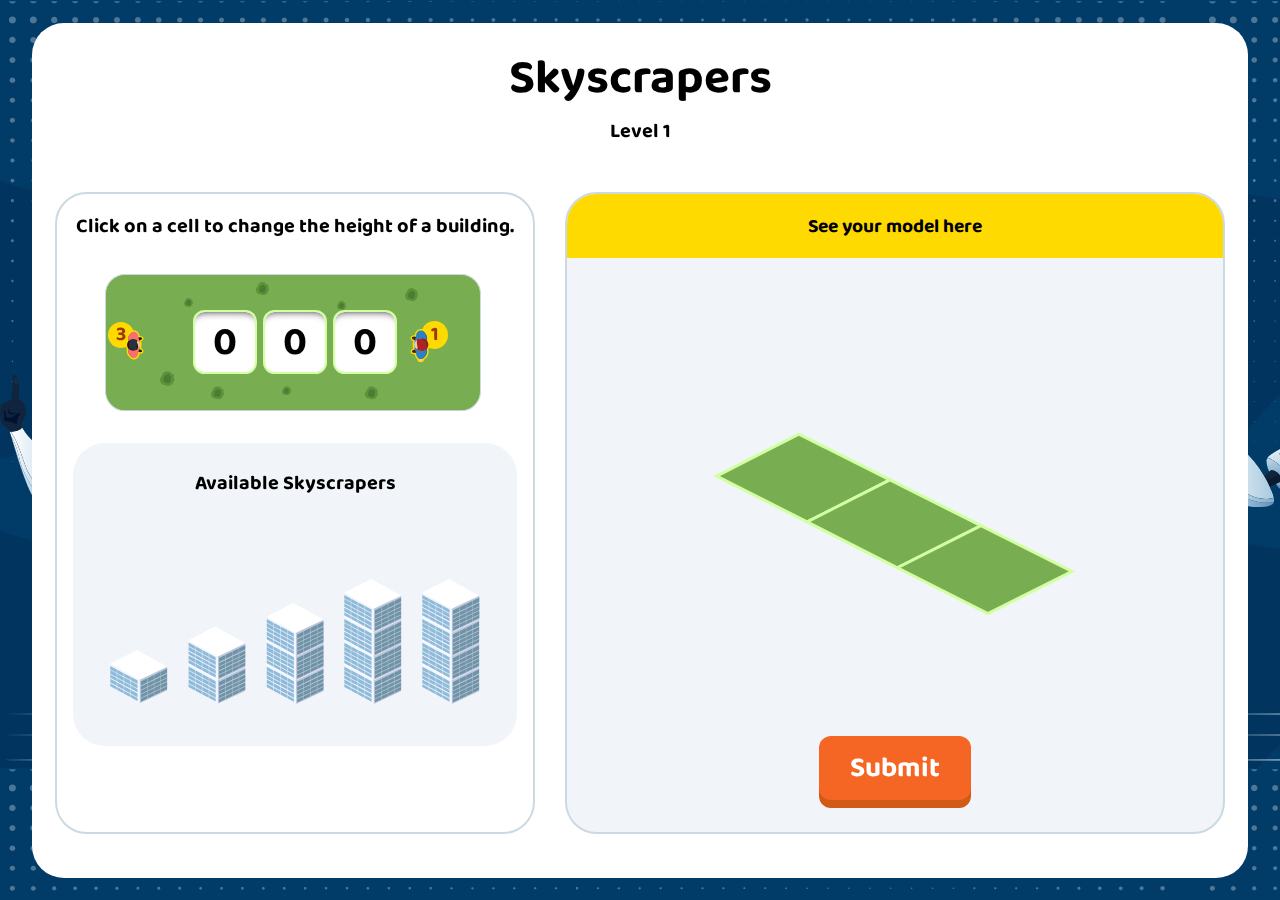
==== commit e85fc3a6: "Making emergency bug fixes." ====
--- a/index.html
+++ b/index.html
@@ -206,7 +206,7 @@
                 <div class="parent">
                     <svg class="background" width="519" height="361" viewBox="0 0 519 261" fill="none"
                         xmlns="http://www.w3.org/2000/svg">
-                        <path d="M273.468 261L0 123.987L245.071 0L519 136.682L273.468 261Z" fill="none" />
+                        <path d="M273.468 261L0 123.987L245.071 0L519 136.682L273.468 261Z"  stroke="#d1ffa1" stroke-width="3" stroke-miterlimit="10" fill="#79AD51" />
                     </svg>
                 </div>
                 <button id="submit">Submit</button>
--- a/style.css
+++ b/style.css
@@ -91,8 +91,8 @@
 }
 
 .grid-element {
-    height: 3rem;
-    width: 3rem;
+    height: 4rem;
+    width: 4rem;
     margin: 0.2rem;
     border: 2px solid #d1ffa1;
     display: flex;
@@ -102,7 +102,7 @@
     background-color: white;
     border-radius: 0.72rem;
     box-shadow: inset 0 8px 8px -9px black;
-    font-size: 1.5rem;
+    font-size: 2.5rem;
 }
 
 .available-skyscrapers {
@@ -154,7 +154,7 @@
 }
 
 .background {
-    width: 130%;
+    width: 100%;
 }
 
 button {
@@ -170,3 +170,9 @@
     box-shadow: 0px 0.5rem #d25a15;
     margin: 2rem auto;
 }
+
+.grid {
+    display: grid!important;
+    grid-template-columns: auto;
+    grid-template-rows: auto;
+}